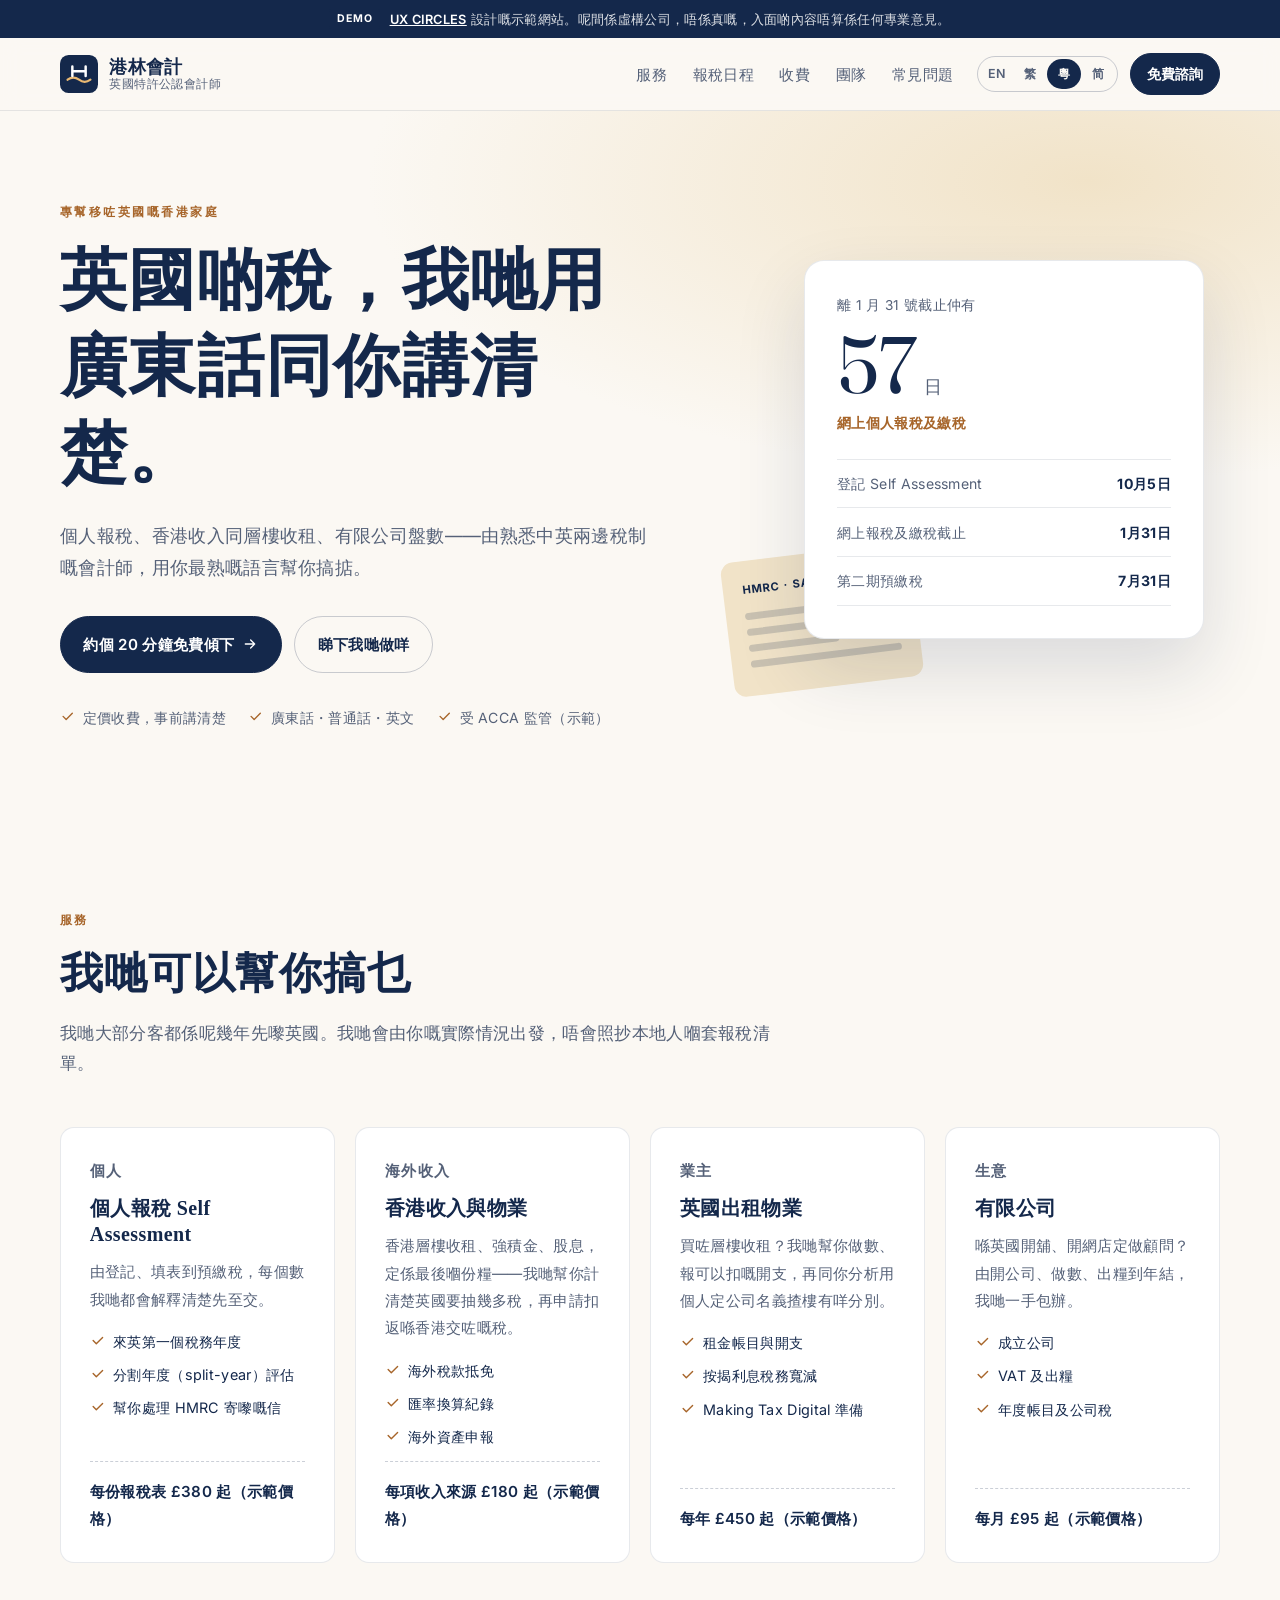
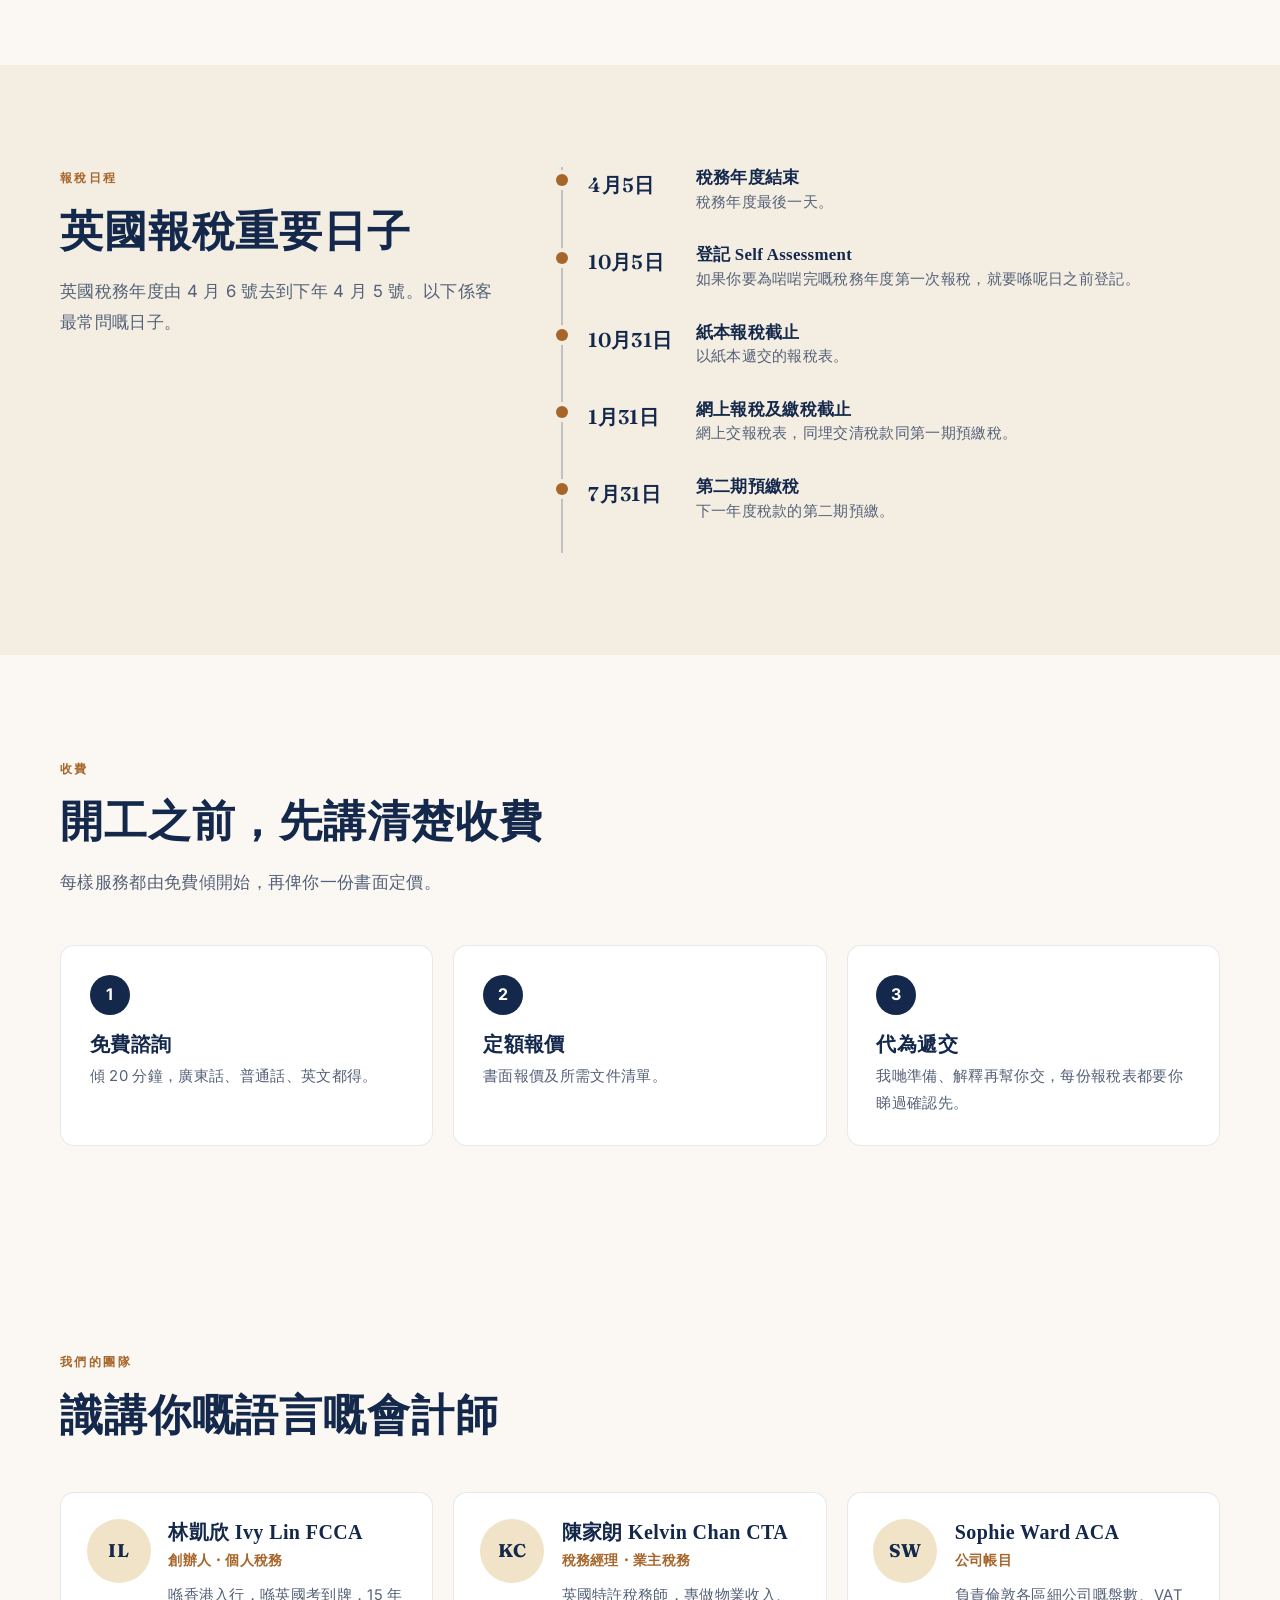
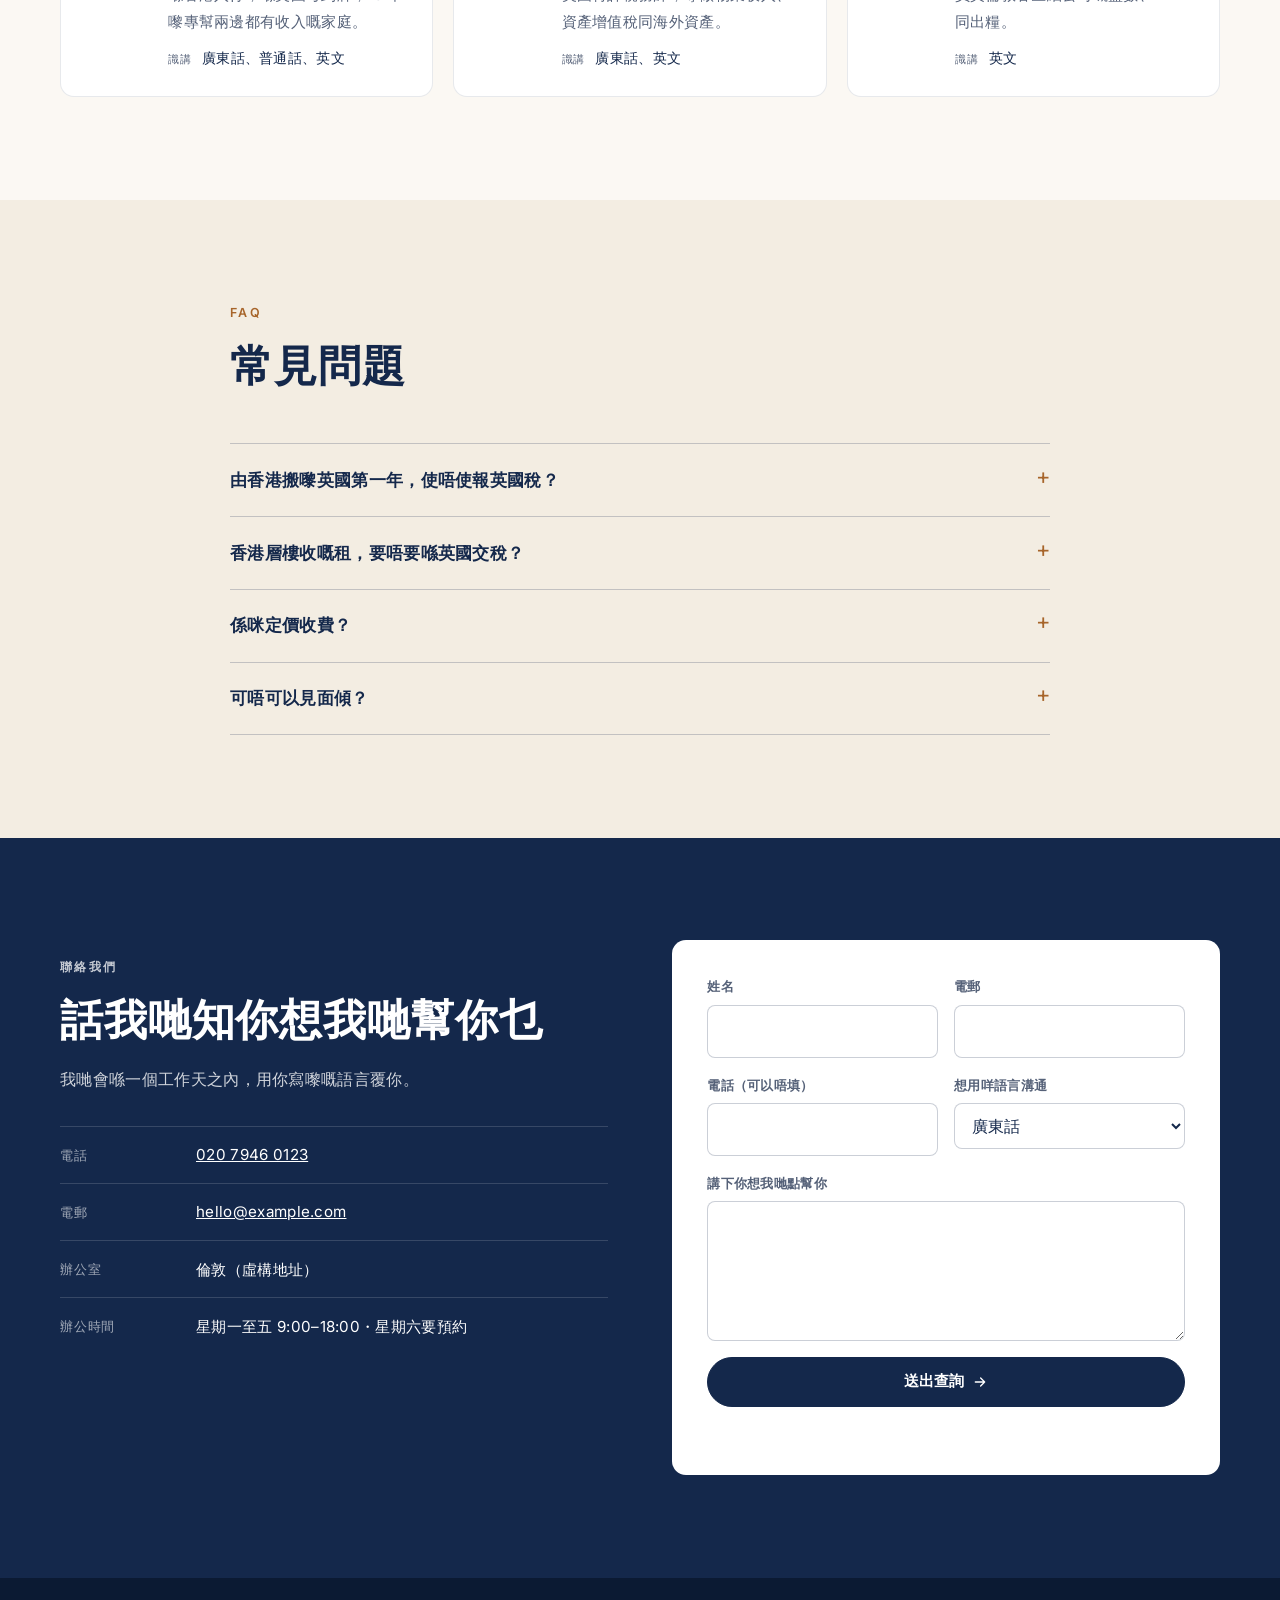
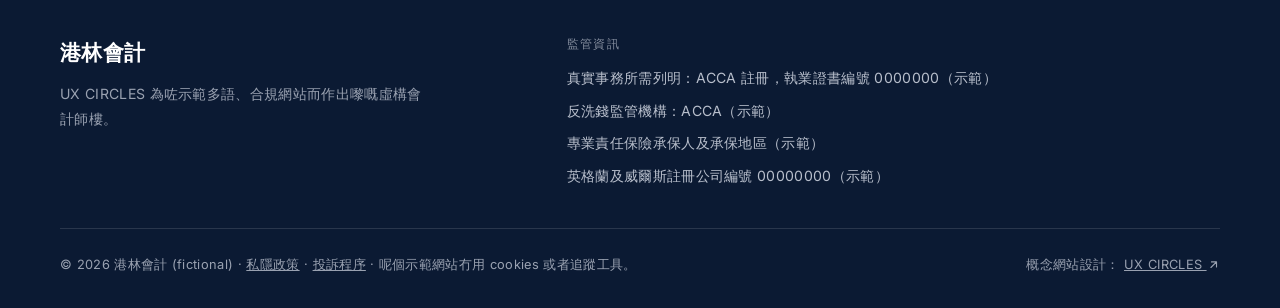
==== yue/index.html @ f553de34 "Add Cantonese (廣東話) version - New /yue/ page in written Cantonese alongside EN, 繁中 and 简中 - lang="yu" ====
<!doctype html>
<html lang="yue-Hant-HK">
<head>
<meta charset="utf-8">
<meta name="viewport" content="width=device-width, initial-scale=1">
<title>港林會計 Harbour Lin — 倫敦講廣東話嘅會計師（示範網站）</title>
<meta name="description" content="UX CIRCLES 設計示範：專幫香港 BN(O) 家庭同華人客嘅倫敦會計師樓。用廣東話幫你搞掂個人報稅、海外收入、業主同有限公司盤數。">
<meta name="robots" content="noindex, follow">
<link rel="canonical" href="https://uxcircles.github.io/demo-accountant/yue/">
<link rel="alternate" hreflang="en-GB" href="https://uxcircles.github.io/demo-accountant/">
<link rel="alternate" hreflang="zh-Hant" href="https://uxcircles.github.io/demo-accountant/zh-hant/">
<link rel="alternate" hreflang="zh-HK" href="https://uxcircles.github.io/demo-accountant/yue/">
<link rel="alternate" hreflang="zh-Hans" href="https://uxcircles.github.io/demo-accountant/zh-hans/">
<link rel="alternate" hreflang="x-default" href="https://uxcircles.github.io/demo-accountant/">
<meta property="og:title" content="港林會計 Harbour Lin — 倫敦講廣東話嘅會計師（示範網站）">
<meta property="og:description" content="UX CIRCLES 設計示範：專幫香港 BN(O) 家庭同華人客嘅倫敦會計師樓。用廣東話幫你搞掂個人報稅、海外收入、業主同有限公司盤數。">
<meta property="og:type" content="website">
<meta property="og:url" content="https://uxcircles.github.io/demo-accountant/yue/">
<meta name="theme-color" content="#14284b">
<link rel="icon" href="../favicon.svg" type="image/svg+xml">
<link rel="preconnect" href="https://fonts.googleapis.com">
<link rel="preconnect" href="https://fonts.gstatic.com" crossorigin>
<link rel="stylesheet" href="https://fonts.googleapis.com/css2?family=Fraunces:opsz,wght@9..144,500;9..144,600&family=Inter:wght@400;500;600;700&display=swap">
<link rel="stylesheet" href="../styles.css">
<script type="application/ld+json">
{
  "@context": "https://schema.org",
  "@graph": [
    {
      "@type": "AccountingService",
      "@id": "https://uxcircles.github.io/demo-accountant/#firm",
      "name": "港林會計",
      "url": "https://uxcircles.github.io/demo-accountant/yue/",
      "description": "UX CIRCLES 設計示範：專幫香港 BN(O) 家庭同華人客嘅倫敦會計師樓。用廣東話幫你搞掂個人報稅、海外收入、業主同有限公司盤數。",
      "telephone": "+44 20 7946 0123",
      "email": "hello@example.com",
      "areaServed": "GB",
      "knowsLanguage": [
        "en",
        "yue",
        "zh-Hant",
        "zh-Hans"
      ],
      "address": {
        "@type": "PostalAddress",
        "addressLocality": "London",
        "addressCountry": "GB"
      },
      "employee": [
        {
          "@type": "Person",
          "name": "林凱欣 Ivy Lin FCCA",
          "jobTitle": "創辦人・個人稅務",
          "worksFor": {
            "@id": "https://uxcircles.github.io/demo-accountant/#firm"
          },
          "knowsLanguage": "廣東話、普通話、英文"
        },
        {
          "@type": "Person",
          "name": "陳家朗 Kelvin Chan CTA",
          "jobTitle": "稅務經理・業主稅務",
          "worksFor": {
            "@id": "https://uxcircles.github.io/demo-accountant/#firm"
          },
          "knowsLanguage": "廣東話、英文"
        },
        {
          "@type": "Person",
          "name": "Sophie Ward ACA",
          "jobTitle": "公司帳目",
          "worksFor": {
            "@id": "https://uxcircles.github.io/demo-accountant/#firm"
          },
          "knowsLanguage": "英文"
        }
      ],
      "makesOffer": [
        {
          "@type": "Offer",
          "name": "個人報稅 Self Assessment",
          "description": "由登記、填表到預繳稅，每個數我哋都會解釋清楚先至交。"
        },
        {
          "@type": "Offer",
          "name": "香港收入與物業",
          "description": "香港層樓收租、強積金、股息，定係最後嗰份糧——我哋幫你計清楚英國要抽幾多稅，再申請扣返喺香港交咗嘅稅。"
        },
        {
          "@type": "Offer",
          "name": "英國出租物業",
          "description": "買咗層樓收租？我哋幫你做數、報可以扣嘅開支，再同你分析用個人定公司名義揸樓有咩分別。"
        },
        {
          "@type": "Offer",
          "name": "有限公司",
          "description": "喺英國開舖、開網店定做顧問？由開公司、做數、出糧到年結，我哋一手包辦。"
        }
      ]
    },
    {
      "@type": "FAQPage",
      "mainEntity": [
        {
          "@type": "Question",
          "name": "由香港搬嚟英國第一年，使唔使報英國稅？",
          "acceptedAnswer": {
            "@type": "Answer",
            "text": "好多時都要，特別係你仲有香港收入、收緊租、有存款利息，或者係自僱。可唔可以用分割年度（split-year）計，要睇你幾時同點樣嚟英國。免費傾嗰陣我哋會幫你睇。"
          }
        },
        {
          "@type": "Question",
          "name": "香港層樓收嘅租，要唔要喺英國交稅？",
          "acceptedAnswer": {
            "@type": "Answer",
            "text": "如果你係英國稅務居民，海外租金一般都要喺英國報。喺香港交咗嘅稅通常可以扣返，唔會同一筆錢俾人抽兩次稅。"
          }
        },
        {
          "@type": "Question",
          "name": "係咪定價收費？",
          "acceptedAnswer": {
            "@type": "Answer",
            "text": "係。第一次傾完，我哋開工之前會報個定價。呢個示範網站啲價錢只係參考。"
          }
        },
        {
          "@type": "Question",
          "name": "可唔可以見面傾？",
          "acceptedAnswer": {
            "@type": "Answer",
            "text": "可以，你可以上嚟倫敦寫字樓，或者 video call。大部分客都係全程網上搞掂，廣東話、普通話、英文都得。"
          }
        }
      ]
    }
  ]
}
</script>
</head>
<body class="lang-yue">
<a class="skip" href="#main">跳去主要內容</a>
<div class="demo-bar" role="note"><span class="demo-tag">DEMO</span><span><a href="https://ux-circles.com/professionals">UX CIRCLES</a> 設計嘅示範網站。呢間係虛構公司，唔係真嘅，入面啲內容唔算係任何專業意見。</span></div>

<header class="site-header">
  <div class="wrap header-inner">
    <a class="brand" href="./" aria-label="港林會計">
      <svg viewBox="0 0 40 40" aria-hidden="true"><rect width="40" height="40" rx="9" fill="#14284b"/><path d="M8 26c4-3 8-3 12 0s8 3 12 0" stroke="#e9b872" stroke-width="2.4" fill="none" stroke-linecap="round"/><path d="M13 12v10M27 12v10M13 17h14" stroke="#fff" stroke-width="2.6" stroke-linecap="round"/></svg>
      <span class="brand-text"><span class="brand-name">港林會計</span><span class="brand-sub">英國特許公認會計師</span></span>
    </a>
    <nav class="main-nav" aria-label="選單">
      <ul><li><a href="#services">服務</a></li><li><a href="#dates">報稅日程</a></li><li><a href="#fees">收費</a></li><li><a href="#team">團隊</a></li><li><a href="#faq">常見問題</a></li></ul>
    </nav>
    <div class="header-tools">
      <div class="lang-switch" role="group" aria-label="語言"><a href="../" lang="en-GB" hreflang="en-GB" title="English">EN</a><a href="../zh-hant/" lang="zh-Hant" hreflang="zh-Hant" title="繁體中文">繁</a><a href="./" lang="yue-Hant-HK" hreflang="zh-HK" title="廣東話" aria-current="true">粵</a><a href="../zh-hans/" lang="zh-Hans" hreflang="zh-Hans" title="简体中文">简</a></div>
      <a class="btn btn-sm" href="#contact">免費諮詢</a>
      <button class="menu-btn" type="button" aria-expanded="false" aria-controls="mobile-nav"><span class="sr">選單</span><span class="bars" aria-hidden="true"></span></button>
    </div>
  </div>
  <nav id="mobile-nav" class="mobile-nav" aria-label="選單" hidden>
    <ul><li><a href="#services">服務</a></li><li><a href="#dates">報稅日程</a></li><li><a href="#fees">收費</a></li><li><a href="#team">團隊</a></li><li><a href="#faq">常見問題</a></li><li><a href="#contact">聯絡我們</a></li></ul>
  </nav>
</header>

<main id="main">
  <section class="hero">
    <div class="wrap hero-inner">
      <div class="hero-copy">
        <p class="eyebrow">專幫移咗英國嘅香港家庭</p>
        <h1>英國啲稅，我哋用廣東話同你講清楚。</h1>
        <p class="lede">個人報稅、香港收入同層樓收租、有限公司盤數——由熟悉中英兩邊稅制嘅會計師，用你最熟嘅語言幫你搞掂。</p>
        <div class="hero-actions">
          <a class="btn" href="#contact">約個 20 分鐘免費傾下 <svg class="ico" viewBox="0 0 24 24" fill="none" stroke="currentColor" stroke-width="2" stroke-linecap="round" stroke-linejoin="round" aria-hidden="true"><path d="M5 12h14M13 6l6 6-6 6"/></svg></a>
          <a class="btn btn-ghost" href="#services">睇下我哋做咩</a>
        </div>
        <ul class="trust"><li><svg class="ico ico-check" viewBox="0 0 24 24" fill="none" stroke="currentColor" stroke-width="2.2" stroke-linecap="round" stroke-linejoin="round" aria-hidden="true"><path d="M5 12l5 5L20 7"/></svg><span>定價收費，事前講清楚</span></li><li><svg class="ico ico-check" viewBox="0 0 24 24" fill="none" stroke="currentColor" stroke-width="2.2" stroke-linecap="round" stroke-linejoin="round" aria-hidden="true"><path d="M5 12l5 5L20 7"/></svg><span>廣東話・普通話・英文</span></li><li><svg class="ico ico-check" viewBox="0 0 24 24" fill="none" stroke="currentColor" stroke-width="2.2" stroke-linecap="round" stroke-linejoin="round" aria-hidden="true"><path d="M5 12l5 5L20 7"/></svg><span>受 ACCA 監管（示範）</span></li></ul>
      </div>
      <div class="hero-visual">
        <div class="deadline-card">
          <p class="dc-label">離 1 月 31 號截止仲有</p>
          <p class="dc-num"><span data-countdown>—</span><small>日</small></p>
          <p class="dc-note">網上個人報稅及繳稅</p>
          <div class="dc-rows">
            <div><span>登記 Self Assessment</span><b>10月5日</b></div>
            <div><span>網上報稅及繳稅截止</span><b>1月31日</b></div>
            <div><span>第二期預繳稅</span><b>7月31日</b></div>
          </div>
        </div>
        <div class="receipt" aria-hidden="true">
          <p>HMRC · SA100</p><i></i><i></i><i class="s"></i><i></i>
        </div></div>
    </div>
  </section>

  <section class="section" id="services">
    <div class="wrap">
      <header class="sec-head">
        <p class="eyebrow">服務</p>
        <h2>我哋可以幫你搞乜</h2>
        <p>我哋大部分客都係呢幾年先嚟英國。我哋會由你嘅實際情況出發，唔會照抄本地人嗰套報稅清單。</p>
      </header>
      <div class="svc-grid">
      <article class="svc">
        <p class="svc-kicker">個人</p>
        <h3>個人報稅 Self Assessment</h3>
        <p>由登記、填表到預繳稅，每個數我哋都會解釋清楚先至交。</p>
        <ul class="ticks"><li><svg class="ico ico-check" viewBox="0 0 24 24" fill="none" stroke="currentColor" stroke-width="2.2" stroke-linecap="round" stroke-linejoin="round" aria-hidden="true"><path d="M5 12l5 5L20 7"/></svg><span>來英第一個稅務年度</span></li><li><svg class="ico ico-check" viewBox="0 0 24 24" fill="none" stroke="currentColor" stroke-width="2.2" stroke-linecap="round" stroke-linejoin="round" aria-hidden="true"><path d="M5 12l5 5L20 7"/></svg><span>分割年度（split-year）評估</span></li><li><svg class="ico ico-check" viewBox="0 0 24 24" fill="none" stroke="currentColor" stroke-width="2.2" stroke-linecap="round" stroke-linejoin="round" aria-hidden="true"><path d="M5 12l5 5L20 7"/></svg><span>幫你處理 HMRC 寄嚟嘅信</span></li></ul>
        <p class="svc-price">每份報稅表 £380 起（示範價格）</p>
      </article>
      <article class="svc">
        <p class="svc-kicker">海外收入</p>
        <h3>香港收入與物業</h3>
        <p>香港層樓收租、強積金、股息，定係最後嗰份糧——我哋幫你計清楚英國要抽幾多稅，再申請扣返喺香港交咗嘅稅。</p>
        <ul class="ticks"><li><svg class="ico ico-check" viewBox="0 0 24 24" fill="none" stroke="currentColor" stroke-width="2.2" stroke-linecap="round" stroke-linejoin="round" aria-hidden="true"><path d="M5 12l5 5L20 7"/></svg><span>海外稅款抵免</span></li><li><svg class="ico ico-check" viewBox="0 0 24 24" fill="none" stroke="currentColor" stroke-width="2.2" stroke-linecap="round" stroke-linejoin="round" aria-hidden="true"><path d="M5 12l5 5L20 7"/></svg><span>匯率換算紀錄</span></li><li><svg class="ico ico-check" viewBox="0 0 24 24" fill="none" stroke="currentColor" stroke-width="2.2" stroke-linecap="round" stroke-linejoin="round" aria-hidden="true"><path d="M5 12l5 5L20 7"/></svg><span>海外資產申報</span></li></ul>
        <p class="svc-price">每項收入來源 £180 起（示範價格）</p>
      </article>
      <article class="svc">
        <p class="svc-kicker">業主</p>
        <h3>英國出租物業</h3>
        <p>買咗層樓收租？我哋幫你做數、報可以扣嘅開支，再同你分析用個人定公司名義揸樓有咩分別。</p>
        <ul class="ticks"><li><svg class="ico ico-check" viewBox="0 0 24 24" fill="none" stroke="currentColor" stroke-width="2.2" stroke-linecap="round" stroke-linejoin="round" aria-hidden="true"><path d="M5 12l5 5L20 7"/></svg><span>租金帳目與開支</span></li><li><svg class="ico ico-check" viewBox="0 0 24 24" fill="none" stroke="currentColor" stroke-width="2.2" stroke-linecap="round" stroke-linejoin="round" aria-hidden="true"><path d="M5 12l5 5L20 7"/></svg><span>按揭利息稅務寬減</span></li><li><svg class="ico ico-check" viewBox="0 0 24 24" fill="none" stroke="currentColor" stroke-width="2.2" stroke-linecap="round" stroke-linejoin="round" aria-hidden="true"><path d="M5 12l5 5L20 7"/></svg><span>Making Tax Digital 準備</span></li></ul>
        <p class="svc-price">每年 £450 起（示範價格）</p>
      </article>
      <article class="svc">
        <p class="svc-kicker">生意</p>
        <h3>有限公司</h3>
        <p>喺英國開舖、開網店定做顧問？由開公司、做數、出糧到年結，我哋一手包辦。</p>
        <ul class="ticks"><li><svg class="ico ico-check" viewBox="0 0 24 24" fill="none" stroke="currentColor" stroke-width="2.2" stroke-linecap="round" stroke-linejoin="round" aria-hidden="true"><path d="M5 12l5 5L20 7"/></svg><span>成立公司</span></li><li><svg class="ico ico-check" viewBox="0 0 24 24" fill="none" stroke="currentColor" stroke-width="2.2" stroke-linecap="round" stroke-linejoin="round" aria-hidden="true"><path d="M5 12l5 5L20 7"/></svg><span>VAT 及出糧</span></li><li><svg class="ico ico-check" viewBox="0 0 24 24" fill="none" stroke="currentColor" stroke-width="2.2" stroke-linecap="round" stroke-linejoin="round" aria-hidden="true"><path d="M5 12l5 5L20 7"/></svg><span>年度帳目及公司稅</span></li></ul>
        <p class="svc-price">每月 £95 起（示範價格）</p>
      </article></div>
    </div>
  </section>

  <section class="section section-tint" id="dates">
    <div class="wrap dates-inner">
      <header class="sec-head">
        <p class="eyebrow">報稅日程</p>
        <h2>英國報稅重要日子</h2>
        <p>英國稅務年度由 4 月 6 號去到下年 4 月 5 號。以下係客最常問嘅日子。</p>
      </header>
      <ol class="timeline">
          <li><span class="d">4月5日</span><div><h3>稅務年度結束</h3><p>稅務年度最後一天。</p></div></li>
          <li><span class="d">10月5日</span><div><h3>登記 Self Assessment</h3><p>如果你要為啱啱完嘅稅務年度第一次報稅，就要喺呢日之前登記。</p></div></li>
          <li><span class="d">10月31日</span><div><h3>紙本報稅截止</h3><p>以紙本遞交的報稅表。</p></div></li>
          <li><span class="d">1月31日</span><div><h3>網上報稅及繳稅截止</h3><p>網上交報稅表，同埋交清稅款同第一期預繳稅。</p></div></li>
          <li><span class="d">7月31日</span><div><h3>第二期預繳稅</h3><p>下一年度稅款的第二期預繳。</p></div></li>
      </ol>
    </div>
  </section>

  <section class="section" id="fees">
    <div class="wrap">
      <header class="sec-head">
        <p class="eyebrow">收費</p>
        <h2>開工之前，先講清楚收費</h2>
        <p>每樣服務都由免費傾開始，再俾你一份書面定價。</p>
      </header>
      <ol class="steps">
        <li><span class="n">1</span><h3>免費諮詢</h3><p>傾 20 分鐘，廣東話、普通話、英文都得。</p></li>
        <li><span class="n">2</span><h3>定額報價</h3><p>書面報價及所需文件清單。</p></li>
        <li><span class="n">3</span><h3>代為遞交</h3><p>我哋準備、解釋再幫你交，每份報稅表都要你睇過確認先。</p></li>
      </ol>
    </div>
  </section>

  <section class="section" id="team">
    <div class="wrap">
      <header class="sec-head">
        <p class="eyebrow">我們的團隊</p>
        <h2>識講你嘅語言嘅會計師</h2>
      </header>
      <div class="team-grid">
      <article class="person">
        <div class="avatar" aria-hidden="true">IL</div>
        <div>
          <h3>林凱欣 Ivy Lin FCCA</h3>
          <p class="role">創辦人・個人稅務</p>
          <p class="bio">喺香港入行，喺英國考到牌，15 年嚟專幫兩邊都有收入嘅家庭。</p>
          <p class="speaks"><span>識講</span> 廣東話、普通話、英文</p>
        </div>
      </article>
      <article class="person">
        <div class="avatar" aria-hidden="true">KC</div>
        <div>
          <h3>陳家朗 Kelvin Chan CTA</h3>
          <p class="role">稅務經理・業主稅務</p>
          <p class="bio">英國特許稅務師，專做物業收入、資產增值稅同海外資產。</p>
          <p class="speaks"><span>識講</span> 廣東話、英文</p>
        </div>
      </article>
      <article class="person">
        <div class="avatar" aria-hidden="true">SW</div>
        <div>
          <h3>Sophie Ward ACA</h3>
          <p class="role">公司帳目</p>
          <p class="bio">負責倫敦各區細公司嘅盤數、VAT 同出糧。</p>
          <p class="speaks"><span>識講</span> 英文</p>
        </div>
      </article></div>
    </div>
  </section>

  <section class="section section-tint" id="faq">
    <div class="wrap narrow">
      <header class="sec-head">
        <p class="eyebrow">FAQ</p>
        <h2>常見問題</h2>
      </header>
      <div class="faq">
      <details class="qa">
        <summary>由香港搬嚟英國第一年，使唔使報英國稅？</summary>
        <div><p>好多時都要，特別係你仲有香港收入、收緊租、有存款利息，或者係自僱。可唔可以用分割年度（split-year）計，要睇你幾時同點樣嚟英國。免費傾嗰陣我哋會幫你睇。</p></div>
      </details>
      <details class="qa">
        <summary>香港層樓收嘅租，要唔要喺英國交稅？</summary>
        <div><p>如果你係英國稅務居民，海外租金一般都要喺英國報。喺香港交咗嘅稅通常可以扣返，唔會同一筆錢俾人抽兩次稅。</p></div>
      </details>
      <details class="qa">
        <summary>係咪定價收費？</summary>
        <div><p>係。第一次傾完，我哋開工之前會報個定價。呢個示範網站啲價錢只係參考。</p></div>
      </details>
      <details class="qa">
        <summary>可唔可以見面傾？</summary>
        <div><p>可以，你可以上嚟倫敦寫字樓，或者 video call。大部分客都係全程網上搞掂，廣東話、普通話、英文都得。</p></div>
      </details></div>
    </div>
  </section>

  <section class="section contact" id="contact">
    <div class="wrap contact-inner">
      <div>
        <p class="eyebrow">聯絡我們</p>
        <h2>話我哋知你想我哋幫你乜</h2>
        <p>我哋會喺一個工作天之內，用你寫嚟嘅語言覆你。</p>
        <ul class="contact-list">
          <li><span>電話</span><a href="tel:+442079460123">020 7946 0123</a></li>
          <li><span>電郵</span><a href="mailto:hello@example.com">hello@example.com</a></li>
          <li><span>辦公室</span>倫敦（虛構地址）</li>
          <li><span>辦公時間</span>星期一至五 9:00–18:00・星期六要預約</li>
        </ul>
      </div>
      <form class="enquiry" novalidate data-demo-msg="呢個係示範網站，你嘅訊息冇寄出到。">
        <label>姓名<input name="name" autocomplete="name" required></label>
        <label>電郵<input name="email" type="email" autocomplete="email" required></label>
        <label>電話（可以唔填）<input name="phone" type="tel" autocomplete="tel"></label>
        <label>想用咩語言溝通<select name="lang"><option>English</option><option>繁體中文</option><option selected>廣東話</option><option>简体中文</option></select></label>
        <label class="full">講下你想我哋點幫你<textarea name="message" rows="4"></textarea></label>
        <button class="btn full" type="submit">送出查詢 <svg class="ico" viewBox="0 0 24 24" fill="none" stroke="currentColor" stroke-width="2" stroke-linecap="round" stroke-linejoin="round" aria-hidden="true"><path d="M5 12h14M13 6l6 6-6 6"/></svg></button>
        <p class="form-status full" role="status" aria-live="polite"></p>
      </form>
    </div>
  </section>
</main>

<footer class="site-footer">
  <div class="wrap">
    <div class="footer-top">
      <div>
        <p class="footer-brand">港林會計</p>
        <p class="footer-sub">UX CIRCLES 為咗示範多語、合規網站而作出嚟嘅虛構會計師樓。</p>
      </div>
      <div class="reg">
        <p class="reg-title">監管資訊</p>
        <ul><li>真實事務所需列明：ACCA 註冊，執業證書編號 0000000（示範）</li><li>反洗錢監管機構：ACCA（示範）</li><li>專業責任保險承保人及承保地區（示範）</li><li>英格蘭及威爾斯註冊公司編號 00000000（示範）</li></ul>
        
      </div>
    </div>
    <div class="footer-bottom">
      <p>© 2026 港林會計 (fictional) · <a href="#contact">私隱政策</a> · <a href="#contact">投訴程序</a> · 呢個示範網站冇用 cookies 或者追蹤工具。</p>
      <p>概念網站設計： <a href="https://ux-circles.com/professionals">UX CIRCLES <svg class="ico" viewBox="0 0 24 24" fill="none" stroke="currentColor" stroke-width="2" stroke-linecap="round" stroke-linejoin="round" aria-hidden="true"><path d="M7 17L17 7M8 7h9v9"/></svg></a></p>
    </div>
  </div>
</footer>
<script src="../main.js" defer></script>
</body>
</html>
---- styles.css ----
:root{
--font-body:"Inter",-apple-system,"PingFang HK","PingFang TC","Noto Sans TC","Microsoft JhengHei","Noto Sans SC",sans-serif;
--font-display:"Fraunces",Georgia,serif;--font-display-zh:"Noto Serif TC","Songti TC","PMingLiU","Noto Serif SC",serif;--display-weight:600;--display-tracking:-.015em;
--ink:#14284b;--muted:#556178;--bg:#fbf8f3;--surface:#f3ede2;--card:#fff;--line:rgba(20,40,75,.1);--line-strong:rgba(20,40,75,.22);
--accent:#14284b;--accent-dark:#0b1a33;--on-accent:#fff;--accent-text:#a7652a;--radius:14px;--radius-btn:999px;
--hero-bg:radial-gradient(1200px 500px at 85% 10%,#f1e3c8 0,transparent 60%),var(--bg);
--avatar-bg:#f1e3c8;--avatar-ink:#14284b;--contact-bg:#14284b;--contact-ink:#fff;--footer-bg:#0b1a33;--footer-ink:#d6dbe6}
.lang-zh-hans{--font-display-zh:"Noto Serif SC","Songti SC","SimSun",serif}
.demo-tag{background:#e9b872;color:#14284b}
*,*::before,*::after{box-sizing:border-box;margin:0;padding:0}
html{scroll-behavior:smooth;-webkit-text-size-adjust:100%}
body{font-family:var(--font-body);color:var(--ink);background:var(--bg);line-height:1.65;font-size:16px;overflow-x:hidden}
body.lang-zh-hant,body.lang-zh-hans,body.lang-yue{line-height:1.8;letter-spacing:.02em}
img,svg{display:block;max-width:100%}
a{color:inherit}
.wrap{width:min(1160px,100% - 32px);margin-inline:auto}
.narrow{width:min(820px,100% - 32px)}
.sr{position:absolute;width:1px;height:1px;overflow:hidden;clip:rect(0 0 0 0)}
.skip{position:absolute;left:-9999px;top:0;background:var(--ink);color:#fff;padding:.5rem 1rem;z-index:100}
.skip:focus{left:8px;top:8px}
.ico{width:1.05em;height:1.05em;flex-shrink:0;display:inline-block;vertical-align:-.15em}
:focus-visible{outline:2px solid var(--accent);outline-offset:3px;border-radius:4px}

.demo-bar{background:var(--ink);color:rgba(255,255,255,.86);font-size:.8rem;padding:.55rem 16px;display:flex;gap:.6rem;align-items:center;justify-content:center;text-align:center;line-height:1.5}
.demo-bar a{color:#fff;font-weight:600}
.demo-tag{background:var(--accent);color:var(--on-accent);font-weight:700;font-size:.66rem;letter-spacing:.1em;padding:.15rem .45rem;border-radius:3px;flex-shrink:0}

.site-header{position:sticky;top:0;z-index:50;background:color-mix(in srgb,var(--bg) 92%,transparent);backdrop-filter:blur(10px);border-bottom:1px solid var(--line)}
.header-inner{display:flex;align-items:center;gap:1.5rem;min-height:72px}
.brand{display:flex;align-items:center;gap:.7rem;text-decoration:none;flex-shrink:0}
.brand svg{width:38px;height:38px}
.brand-text{display:flex;flex-direction:column;line-height:1.15}
.brand-name{font-family:var(--font-display);font-weight:var(--display-weight);font-size:1.1rem;color:var(--ink)}
.brand-sub{font-size:.72rem;color:var(--muted);letter-spacing:.04em}
.main-nav{margin-left:auto}
.main-nav ul{display:flex;gap:1.6rem;list-style:none}
.main-nav a{text-decoration:none;font-size:.92rem;color:var(--muted);transition:color .2s}
.main-nav a:hover{color:var(--ink)}
.header-tools{display:flex;align-items:center;gap:.8rem}
.lang-switch{display:flex;border:1px solid var(--line-strong);border-radius:999px;padding:2px}
.lang-switch a{text-decoration:none;font-size:.78rem;font-weight:600;min-width:2.1rem;height:1.9rem;display:grid;place-items:center;border-radius:999px;color:var(--muted)}
.lang-switch a[aria-current]{background:var(--ink);color:var(--bg)}
.menu-btn{display:none;width:42px;height:42px;border:1px solid var(--line-strong);border-radius:10px;background:transparent;cursor:pointer;position:relative}
.bars,.bars::before,.bars::after{position:absolute;left:11px;right:11px;height:2px;background:var(--ink);border-radius:2px;content:""}
.bars{top:20px}.bars::before{top:-6px;left:0;right:0}.bars::after{top:6px;left:0;right:0}
.mobile-nav{border-top:1px solid var(--line);background:var(--bg)}
.mobile-nav ul{list-style:none;width:min(1160px,100% - 32px);margin:auto;padding:.5rem 0 1rem}
.mobile-nav a{display:block;padding:.8rem 0;text-decoration:none;border-bottom:1px solid var(--line);font-weight:500}

.btn{display:inline-flex;align-items:center;justify-content:center;gap:.5rem;background:var(--accent);color:var(--on-accent);text-decoration:none;font-weight:600;font-size:.95rem;padding:.85rem 1.4rem;border-radius:var(--radius-btn);border:1px solid var(--accent);cursor:pointer;font-family:inherit;transition:transform .15s,background .2s}
.btn:hover{transform:translateY(-1px);background:var(--accent-dark);border-color:var(--accent-dark)}
.btn-sm{padding:.5rem .95rem;font-size:.85rem}
.btn-ghost{background:transparent;color:var(--ink);border-color:var(--line-strong)}
.btn-ghost:hover{background:var(--surface);border-color:var(--ink)}

.eyebrow{font-size:.78rem;font-weight:600;letter-spacing:.14em;text-transform:uppercase;color:var(--accent-text);margin-bottom:.9rem}
.lang-zh-hant .eyebrow,.lang-zh-hans .eyebrow,.lang-yue .eyebrow{letter-spacing:.2em}
h1,h2,h3{font-family:var(--font-display);font-weight:var(--display-weight);line-height:1.12;color:var(--ink);letter-spacing:var(--display-tracking)}
.lang-zh-hant h1,.lang-zh-hans h1,.lang-yue h1,.lang-zh-hant h2,.lang-zh-hans h2,.lang-yue h2,.lang-zh-hant h3,.lang-zh-hans h3,.lang-yue h3{font-family:var(--font-display-zh);letter-spacing:.02em;line-height:1.3}
h1{font-size:clamp(2.3rem,5.2vw,4.2rem)}
h2{font-size:clamp(1.8rem,3.4vw,2.7rem)}
h3{font-size:1.25rem}

.hero{padding:clamp(3rem,7vw,6rem) 0 clamp(3rem,6vw,5rem);background:var(--hero-bg)}
.hero-inner{display:grid;grid-template-columns:1.1fr .9fr;gap:clamp(2rem,5vw,4.5rem);align-items:center}
.lede{font-size:1.12rem;color:var(--muted);margin:1.4rem 0 2rem;max-width:36em}
.hero-actions{display:flex;flex-wrap:wrap;gap:.8rem}
.trust{list-style:none;display:flex;flex-wrap:wrap;gap:.6rem 1.4rem;margin-top:2rem;font-size:.88rem;color:var(--muted)}
.trust li,.ticks li{display:flex;gap:.5rem;align-items:flex-start}
.ico-check{color:var(--accent-text);margin-top:.28em}

.section{padding:clamp(4rem,8vw,6.5rem) 0}
.section-tint{background:var(--surface)}
.sec-head{max-width:720px;margin-bottom:3rem}
.sec-head p:not(.eyebrow){color:var(--muted);margin-top:1rem;font-size:1.05rem}

.svc-grid{display:grid;grid-template-columns:repeat(auto-fit,minmax(260px,1fr));gap:1.25rem}
.svc{background:var(--card);border:1px solid var(--line);border-radius:var(--radius);padding:1.8rem;display:flex;flex-direction:column;gap:.7rem}
.svc-kicker{font-size:.75rem;font-weight:600;letter-spacing:.1em;text-transform:uppercase;color:var(--muted)}
.svc p{color:var(--muted);font-size:.95rem}
.ticks{list-style:none;display:grid;gap:.45rem;font-size:.9rem;margin-top:.3rem}
.svc-price{margin-top:auto;padding-top:1rem;border-top:1px dashed var(--line-strong);font-weight:600;color:var(--ink)!important}

.team-grid{display:grid;grid-template-columns:repeat(auto-fit,minmax(300px,1fr));gap:1.25rem}
.person{display:flex;gap:1.1rem;background:var(--card);border:1px solid var(--line);border-radius:var(--radius);padding:1.6rem}
.avatar{width:64px;height:64px;border-radius:50%;flex-shrink:0;display:grid;place-items:center;background:var(--avatar-bg);color:var(--avatar-ink);font-family:var(--font-display);font-weight:700;font-size:1.15rem}
.role{font-size:.85rem;color:var(--accent-text);font-weight:600;margin:.2rem 0 .6rem}
.bio{font-size:.92rem;color:var(--muted)}
.speaks{font-size:.85rem;margin-top:.7rem}
.speaks span{display:inline-block;font-size:.7rem;letter-spacing:.08em;text-transform:uppercase;color:var(--muted);margin-right:.35rem}

.faq{border-top:1px solid var(--line-strong)}
.qa{border-bottom:1px solid var(--line-strong)}
.qa summary{cursor:pointer;list-style:none;display:flex;justify-content:space-between;gap:1.5rem;padding:1.3rem 0;font-weight:600;font-size:1.05rem}
.qa summary::-webkit-details-marker{display:none}
.qa summary::after{content:"+";font-size:1.4rem;line-height:1;color:var(--accent-text);font-weight:400}
.qa[open] summary::after{content:"−"}
.qa div{padding:0 0 1.4rem;color:var(--muted);max-width:44em}

.contact{background:var(--contact-bg);color:var(--contact-ink)}
.contact h2,.contact .eyebrow{color:inherit}
.contact .eyebrow{opacity:.75}
.contact-inner{display:grid;grid-template-columns:1fr 1fr;gap:clamp(2rem,5vw,4rem);align-items:start}
.contact-inner>div>p{opacity:.8;margin-top:1rem;max-width:30em}
.contact-list{list-style:none;margin-top:2rem;display:grid;gap:.9rem}
.contact-list li{display:grid;grid-template-columns:7.5rem 1fr;gap:1rem;font-size:.95rem;border-top:1px solid rgba(255,255,255,.15);padding-top:.9rem}
.contact-list span{opacity:.6;font-size:.8rem;letter-spacing:.06em;text-transform:uppercase;padding-top:.15rem}
.enquiry{background:var(--card);color:var(--ink);border-radius:var(--radius);padding:clamp(1.4rem,3vw,2.2rem);display:grid;grid-template-columns:1fr 1fr;gap:1rem}
.enquiry label{display:flex;flex-direction:column;gap:.35rem;font-size:.82rem;font-weight:600;color:var(--muted)}
.enquiry input,.enquiry select,.enquiry textarea{font:inherit;font-size:1rem;font-weight:400;color:var(--ink);border:1px solid var(--line-strong);border-radius:8px;padding:.7rem .8rem;background:#fff;width:100%}
.enquiry .full{grid-column:1/-1}
.form-status{font-size:.88rem;color:var(--accent-text);font-weight:600;min-height:1.2em}

.site-footer{background:var(--footer-bg);color:var(--footer-ink);padding:3.5rem 0 2rem;font-size:.88rem}
.footer-top{display:grid;grid-template-columns:1fr 1.4fr;gap:2.5rem;padding-bottom:2.5rem;border-bottom:1px solid rgba(255,255,255,.12)}
.footer-brand{font-family:var(--font-display);font-size:1.3rem;font-weight:var(--display-weight);color:#fff}
.footer-sub{opacity:.7;margin-top:.6rem;max-width:26em}
.reg-title{font-size:.72rem;letter-spacing:.12em;text-transform:uppercase;opacity:.6;margin-bottom:.7rem}
.reg ul{list-style:none;display:grid;gap:.45rem;opacity:.85}
.footer-bottom{display:flex;flex-wrap:wrap;justify-content:space-between;gap:1rem;padding-top:1.5rem;opacity:.7;font-size:.8rem}
.footer-bottom a{color:inherit}

@media (max-width:1000px){.main-nav{display:none}.menu-btn{display:block}.header-tools{margin-left:auto}}
@media (max-width:860px){.hero-inner,.contact-inner,.footer-top{grid-template-columns:1fr}}
@media (max-width:560px){.header-tools .btn-sm{display:none}.brand-sub{display:none}.header-inner{gap:.75rem}.header-tools{gap:.5rem}.brand{min-width:0;flex-shrink:1}.brand-name{white-space:nowrap;overflow:hidden;text-overflow:ellipsis}.lang-switch a{min-width:1.75rem;height:1.8rem;font-size:.74rem}.menu-btn{width:40px;height:40px}.bars{top:19px}.enquiry{grid-template-columns:1fr}.contact-list li{grid-template-columns:1fr;gap:.2rem}.person{flex-direction:column}}


.hero-visual{position:relative;padding:1rem 1rem 3rem}
.deadline-card{position:relative;z-index:2;background:#fff;border:1px solid var(--line);border-radius:20px;padding:2rem;box-shadow:0 30px 70px rgba(20,40,75,.14);max-width:400px;margin-left:auto}
.dc-label{font-size:.85rem;color:var(--muted)}
.dc-num{font-family:var(--font-display);font-size:5rem;line-height:1;color:var(--ink);margin:.4rem 0;display:flex;align-items:baseline;gap:.4rem}
.dc-num small{font-size:1.1rem;color:var(--muted);font-family:var(--font-body)}
.dc-note{font-size:.9rem;font-weight:600;color:var(--accent-text)}
.dc-rows{margin-top:1.4rem;border-top:1px solid var(--line);display:grid}
.dc-rows div{display:flex;justify-content:space-between;gap:1rem;padding:.7rem 0;border-bottom:1px solid var(--line);font-size:.88rem}
.dc-rows span{color:var(--muted)}
.receipt{position:absolute;z-index:1;left:0;bottom:0;width:190px;background:#f1e3c8;border-radius:12px;padding:1.2rem;transform:rotate(-7deg)}
.receipt p{font-size:.7rem;font-weight:700;letter-spacing:.1em;color:#14284b;margin-bottom:.8rem}
.receipt i{display:block;height:7px;border-radius:4px;background:rgba(20,40,75,.18);margin:.55rem 0}
.receipt i.s{width:60%}
.dates-inner{display:grid;grid-template-columns:.8fr 1.2fr;gap:3rem;align-items:start}
.timeline{list-style:none;border-left:2px solid var(--line-strong);margin-left:.5rem}
.timeline li{display:grid;grid-template-columns:5.5rem 1fr;gap:1.2rem;padding:0 0 1.8rem 1.6rem;position:relative}
.timeline li::before{content:"";position:absolute;left:-7px;top:.45rem;width:12px;height:12px;border-radius:50%;background:var(--accent-text);box-shadow:0 0 0 4px var(--surface)}
.timeline .d{font-family:var(--font-display);font-size:1.25rem;color:var(--ink);font-weight:600}
.timeline h3{font-size:1.05rem}
.timeline p{color:var(--muted);font-size:.92rem}
.steps{list-style:none;display:grid;grid-template-columns:repeat(3,1fr);gap:1.25rem;counter-reset:s}
.steps li{background:var(--card);border:1px solid var(--line);border-radius:var(--radius);padding:1.8rem}
.steps .n{display:grid;place-items:center;width:40px;height:40px;border-radius:50%;background:var(--ink);color:#fff;font-weight:700;margin-bottom:1rem}
.steps p{color:var(--muted);font-size:.93rem;margin-top:.4rem}
@media (max-width:860px){.dates-inner,.steps{grid-template-columns:1fr}.deadline-card{margin:0 auto}}
@media (max-width:560px){.timeline li{grid-template-columns:1fr;gap:.2rem}.receipt{display:none}.hero-visual{padding:0}}
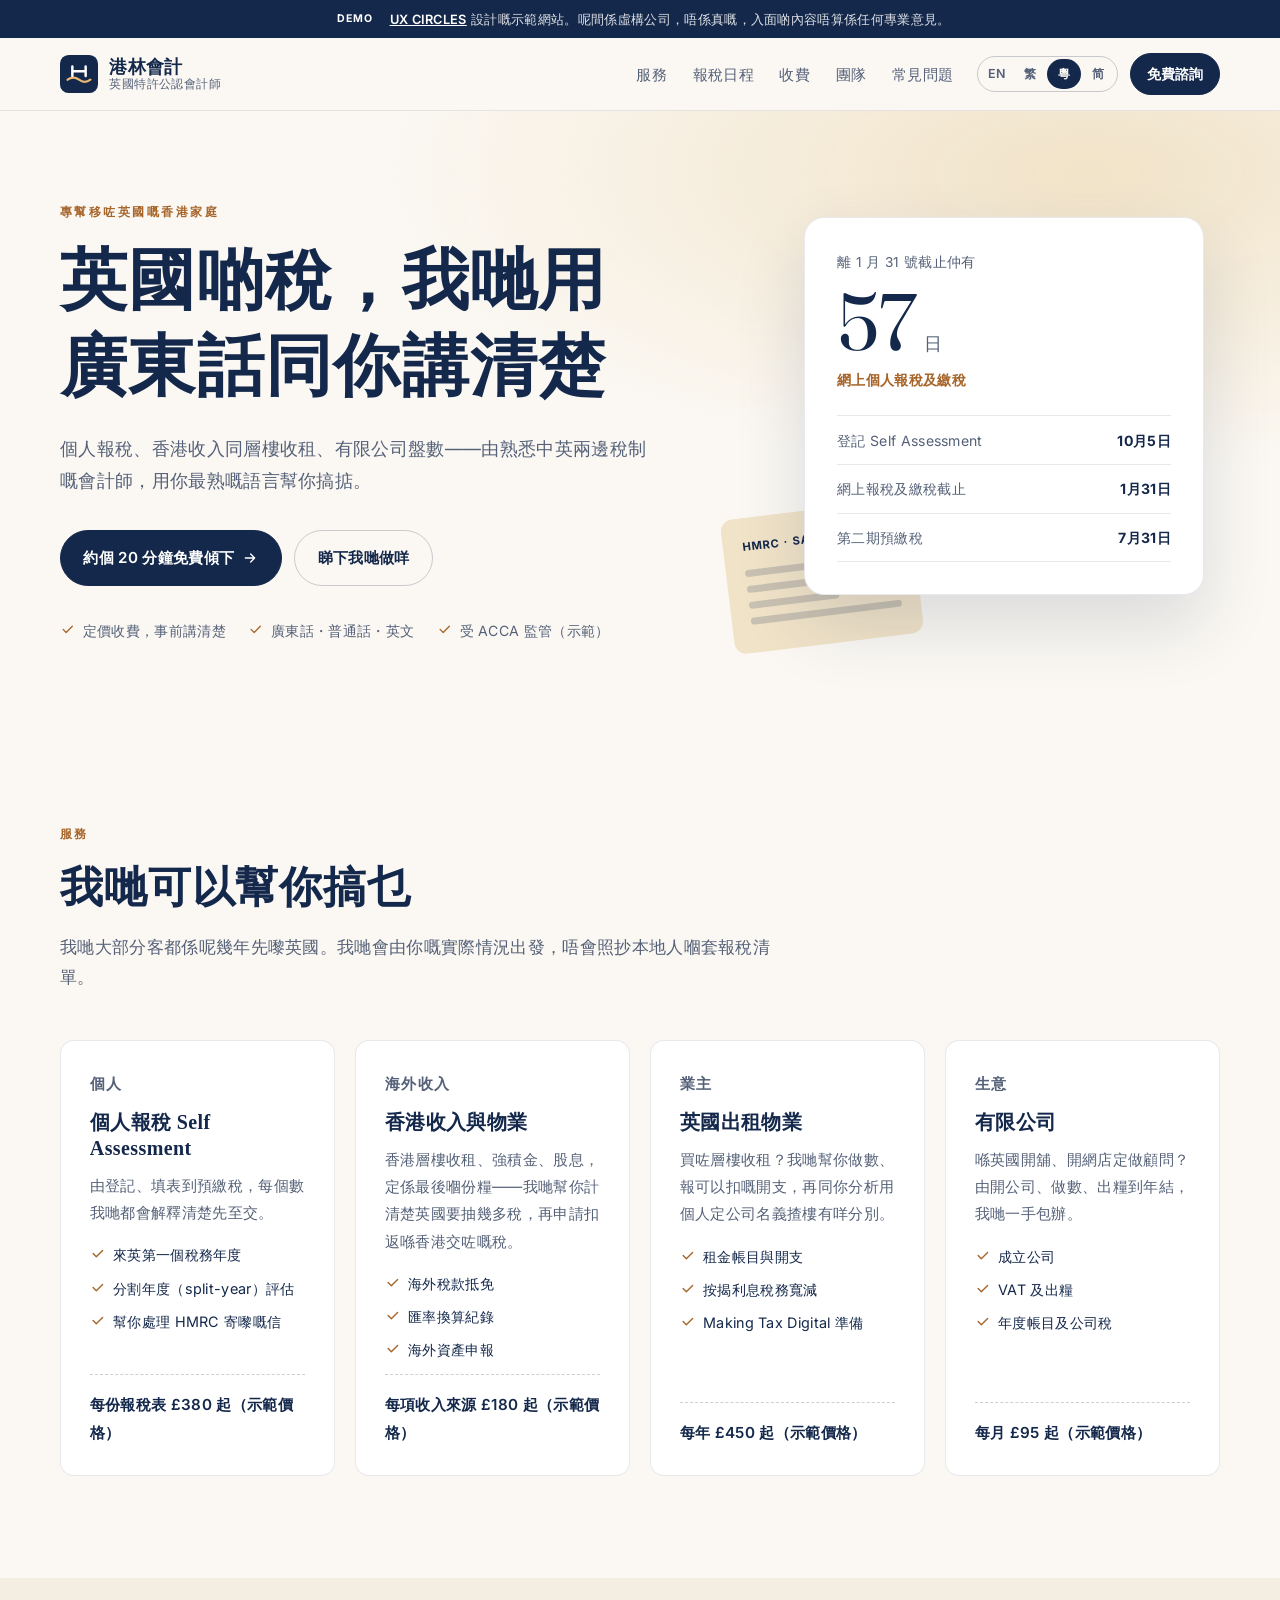
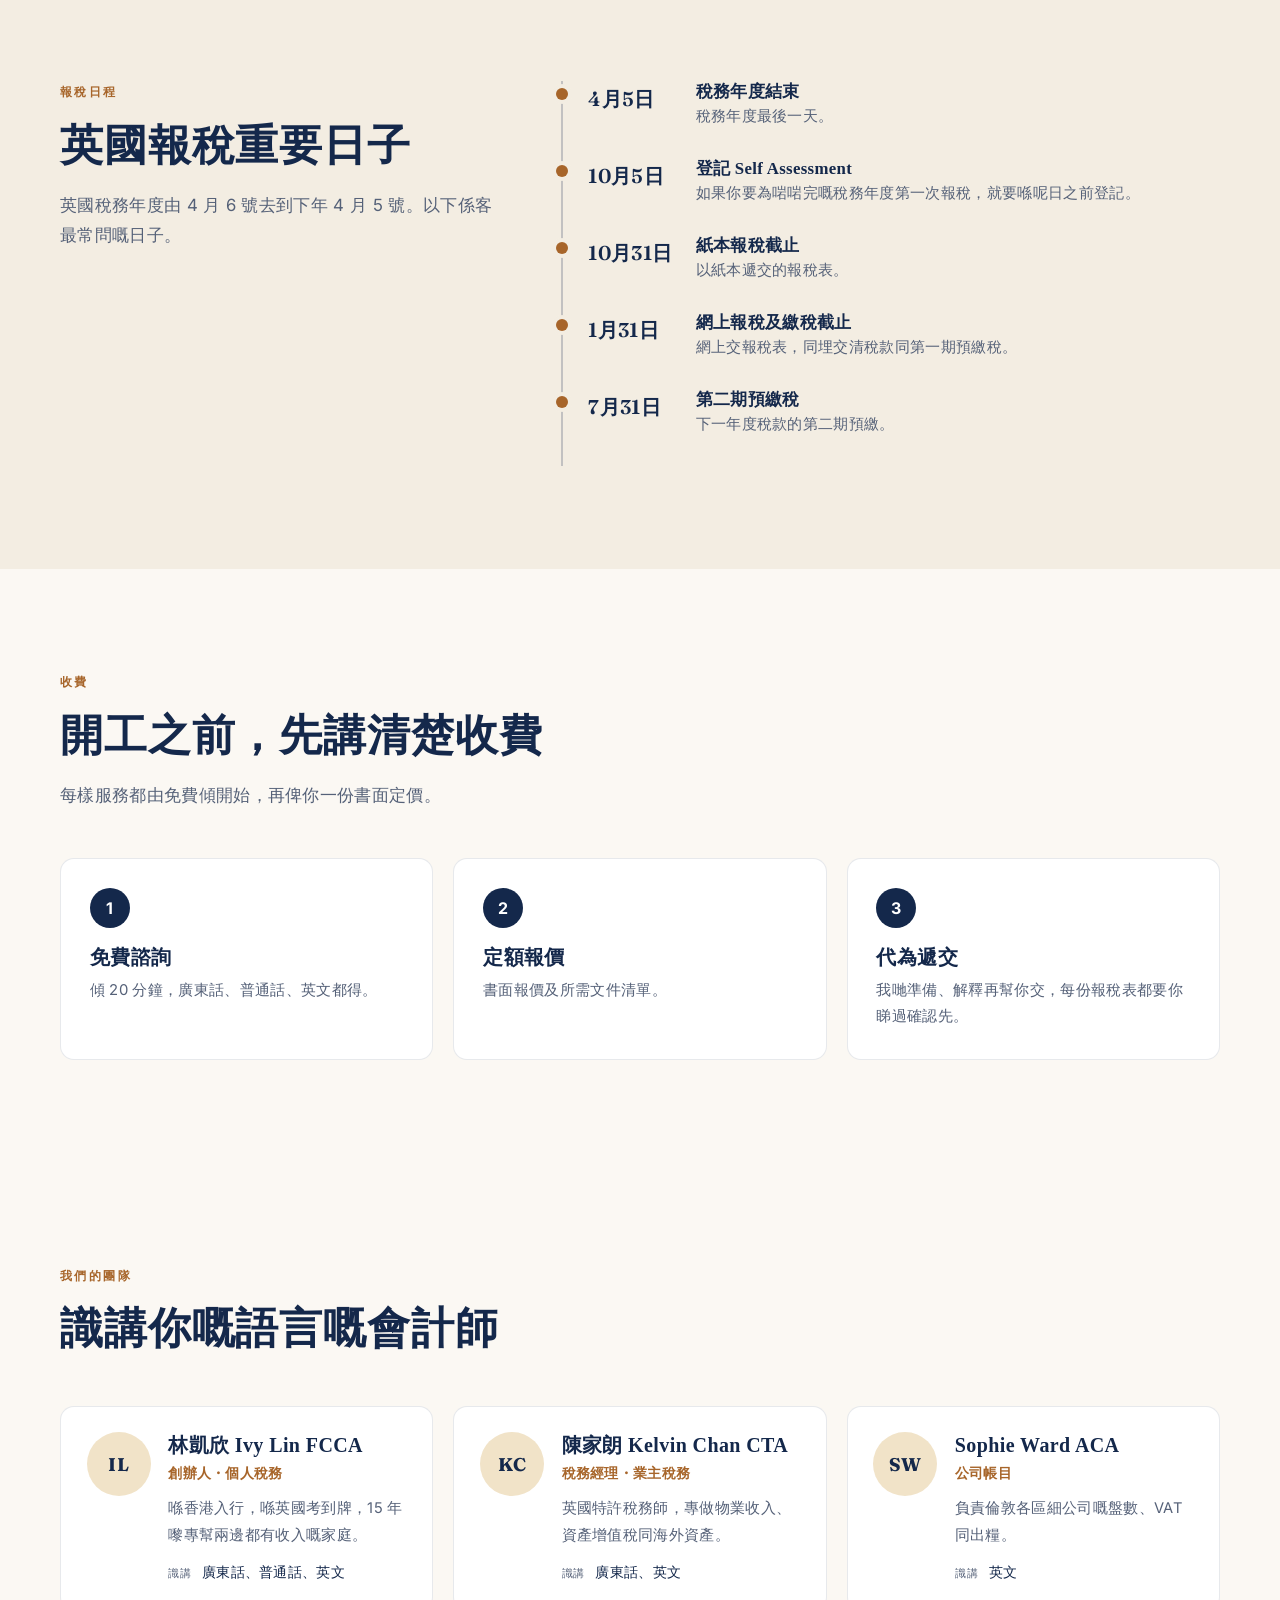
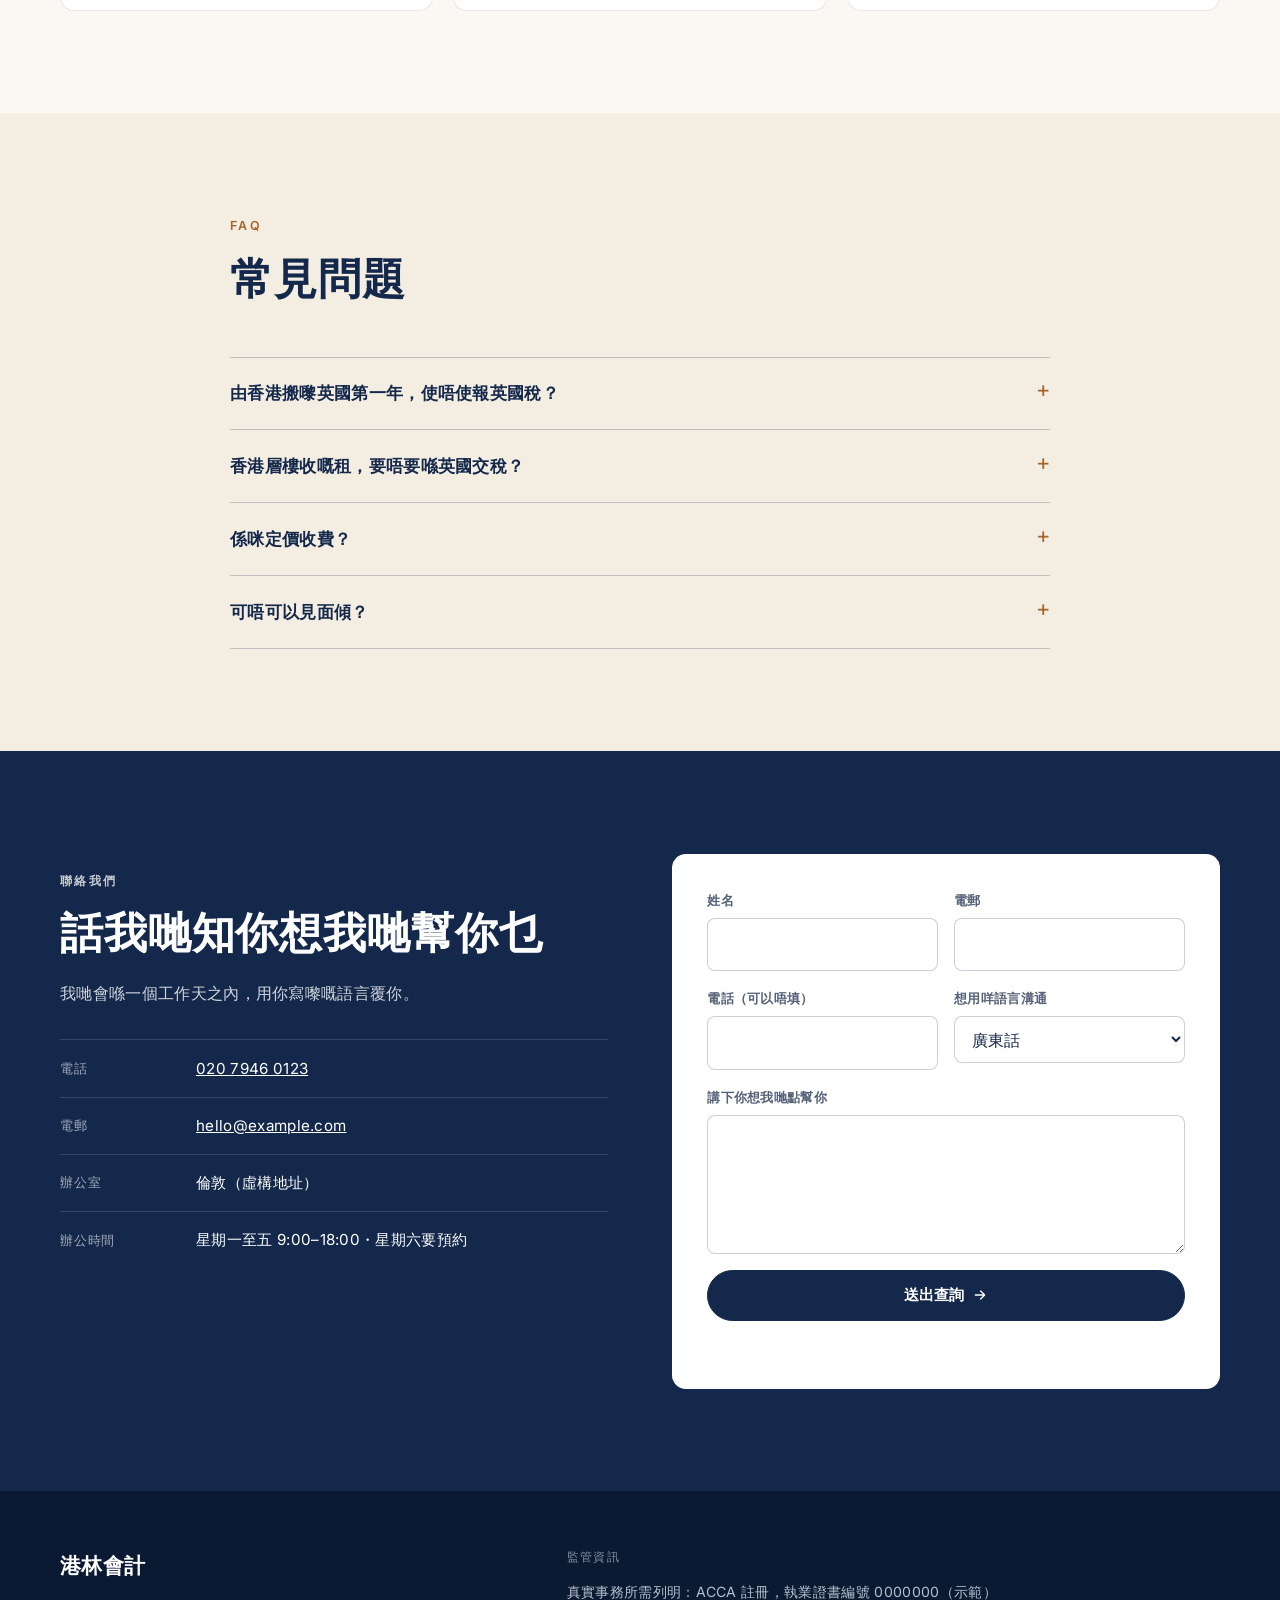
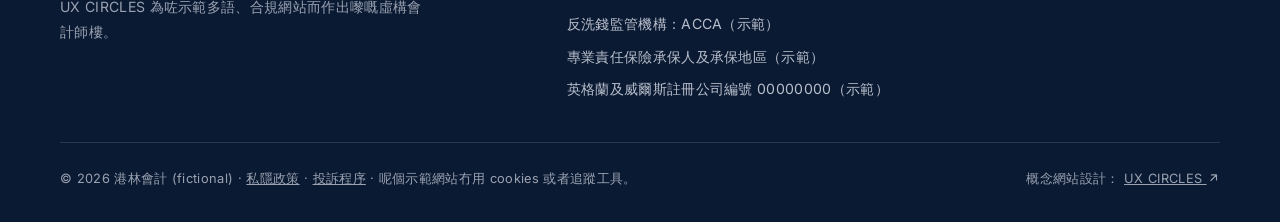
==== commit 3e0b304b: "Remove full stops from headings Co-Authored-By: Claude Opus 5.5 <noreply@anthropic.com> Claude-Sessi" ====
--- a/yue/index.html
+++ b/yue/index.html
@@ -168,7 +168,7 @@
     <div class="wrap hero-inner">
       <div class="hero-copy">
         <p class="eyebrow">專幫移咗英國嘅香港家庭</p>
-        <h1>英國啲稅，我哋用廣東話同你講清楚。</h1>
+        <h1>英國啲稅，我哋用廣東話同你講清楚</h1>
         <p class="lede">個人報稅、香港收入同層樓收租、有限公司盤數——由熟悉中英兩邊稅制嘅會計師，用你最熟嘅語言幫你搞掂。</p>
         <div class="hero-actions">
           <a class="btn" href="#contact">約個 20 分鐘免費傾下 <svg class="ico" viewBox="0 0 24 24" fill="none" stroke="currentColor" stroke-width="2" stroke-linecap="round" stroke-linejoin="round" aria-hidden="true"><path d="M5 12h14M13 6l6 6-6 6"/></svg></a>
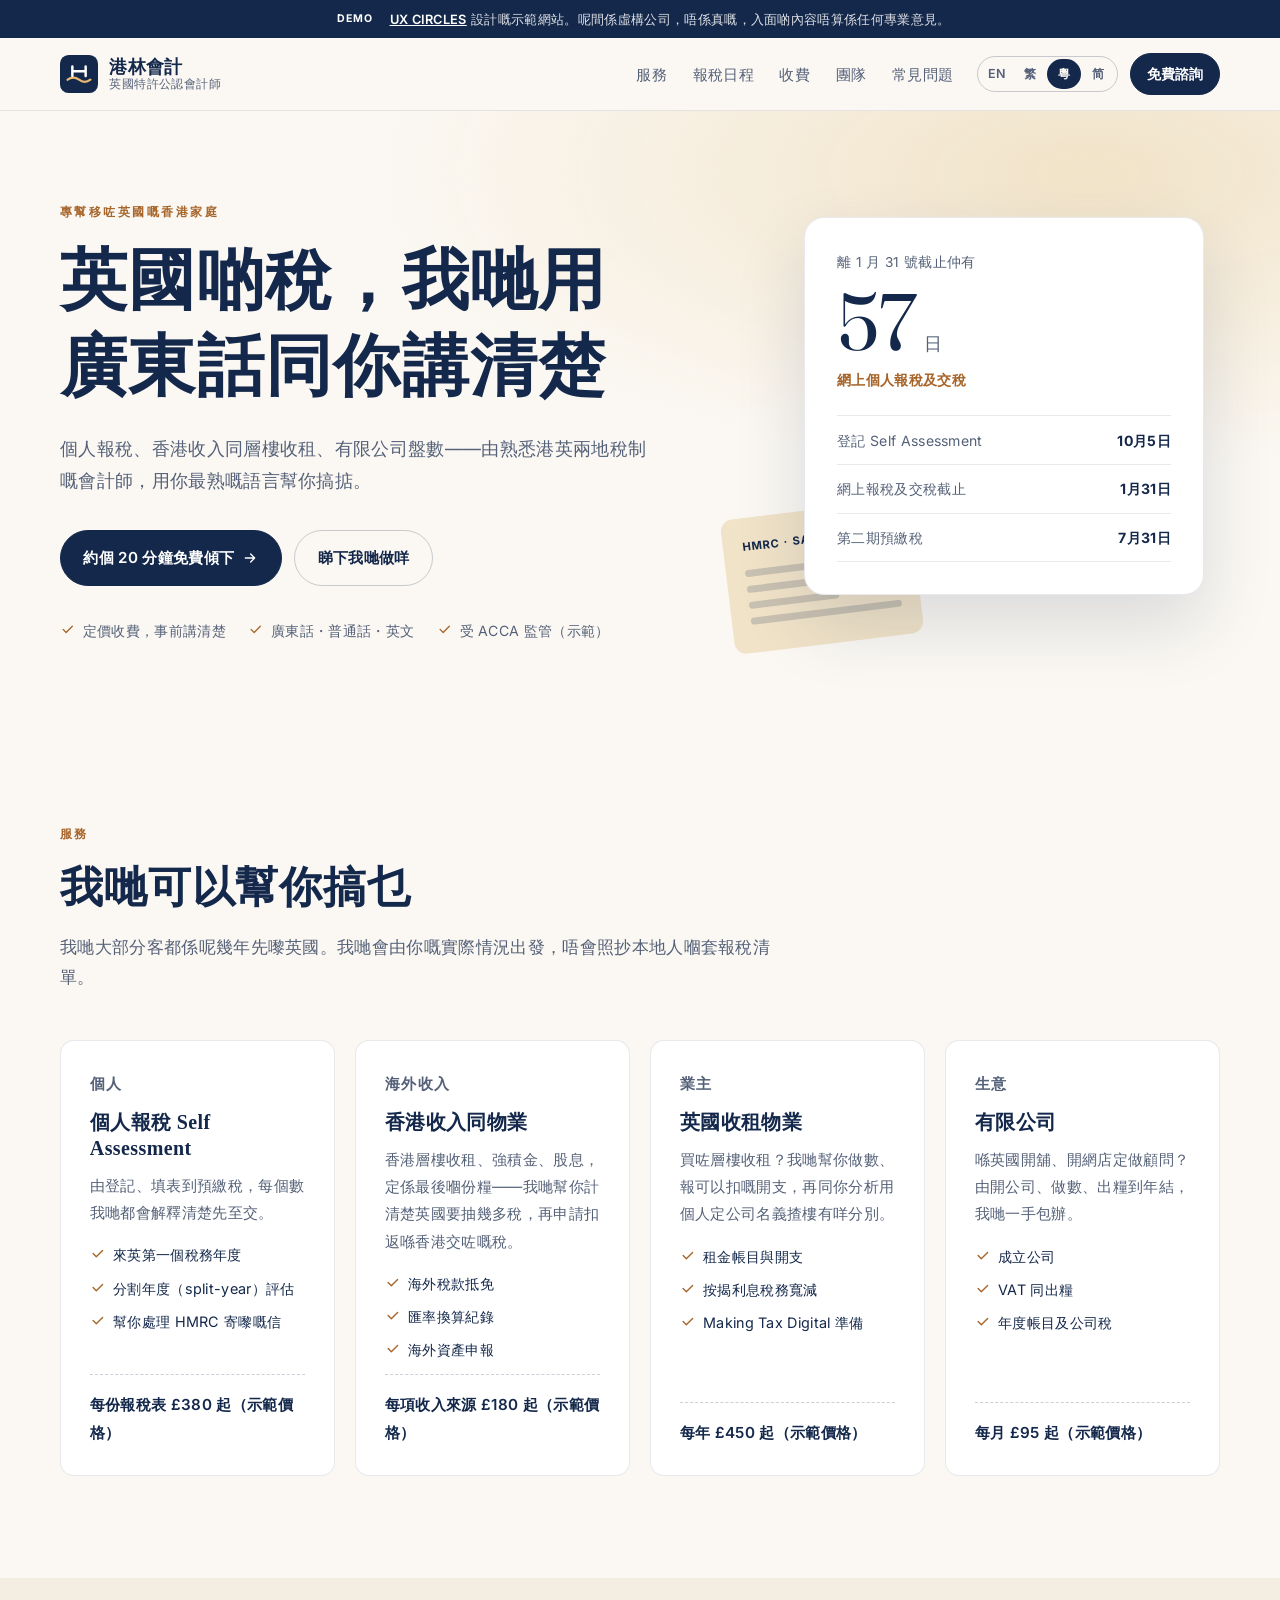
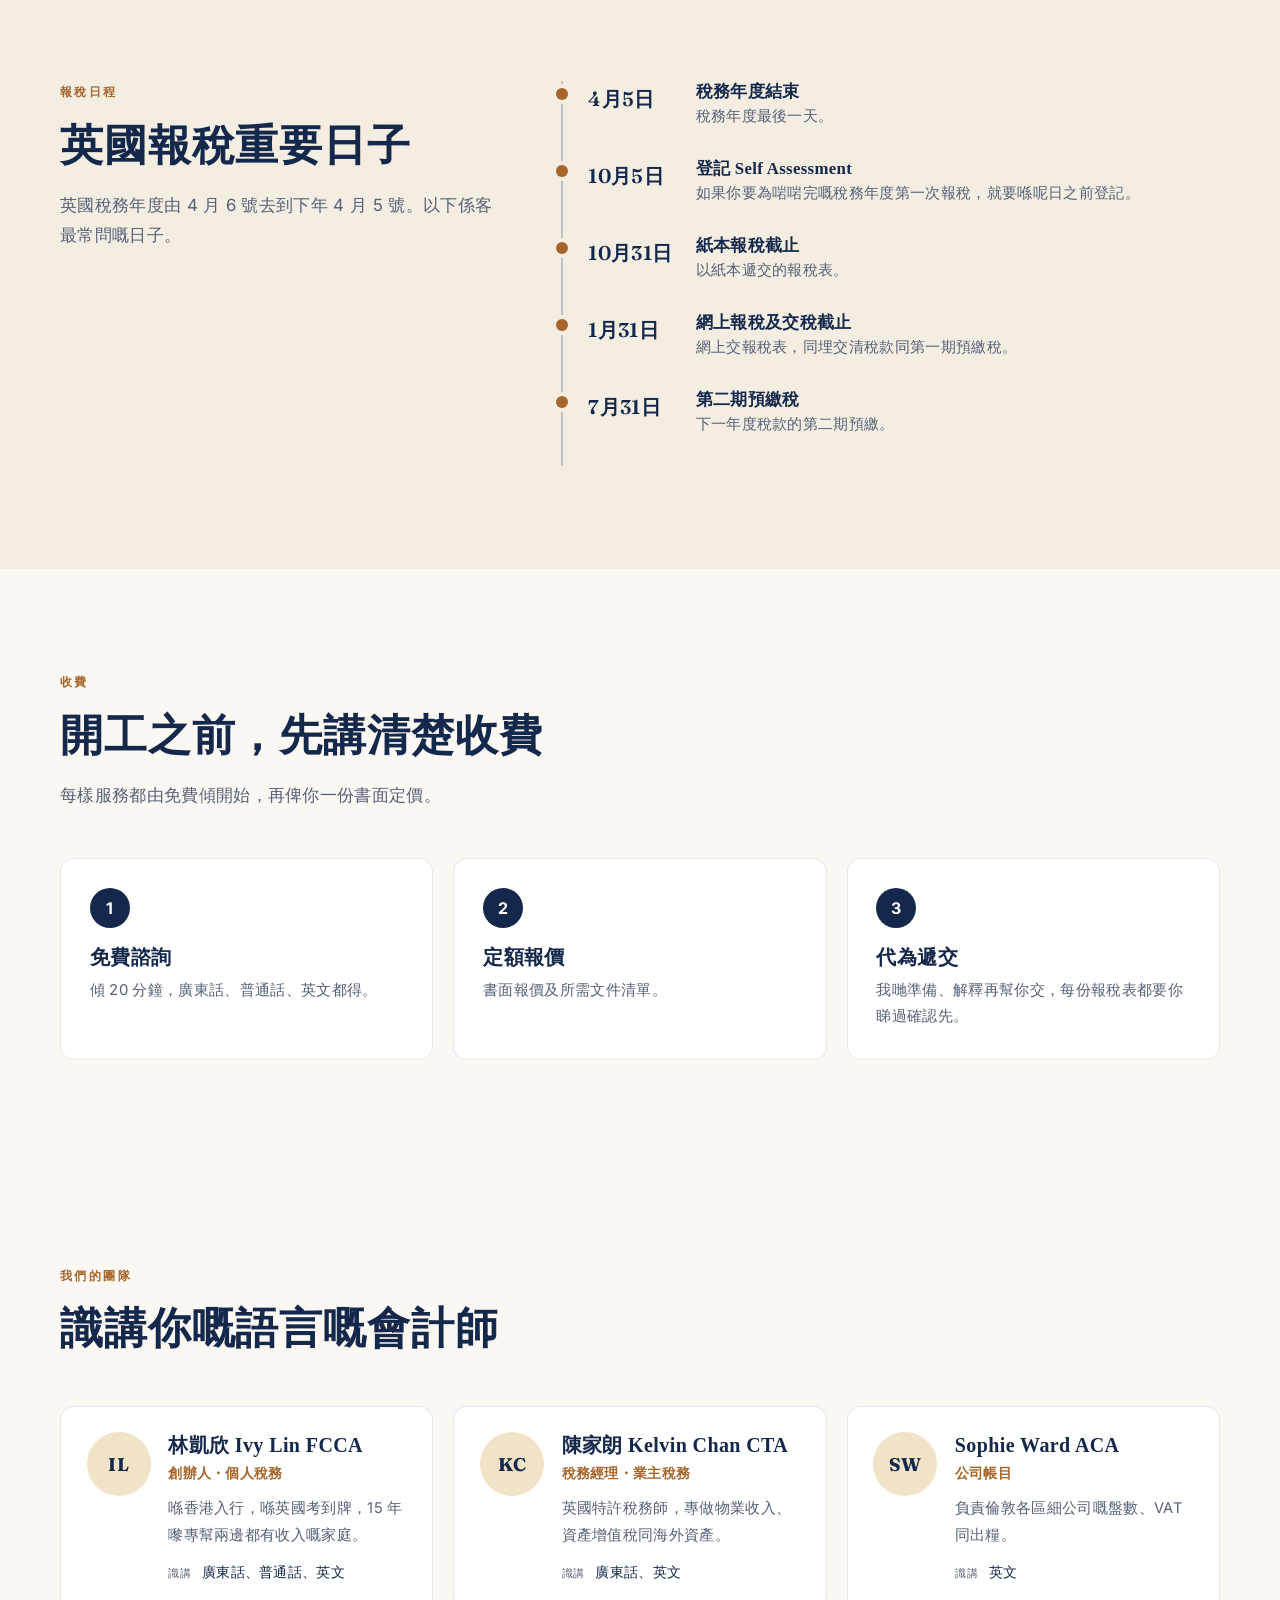
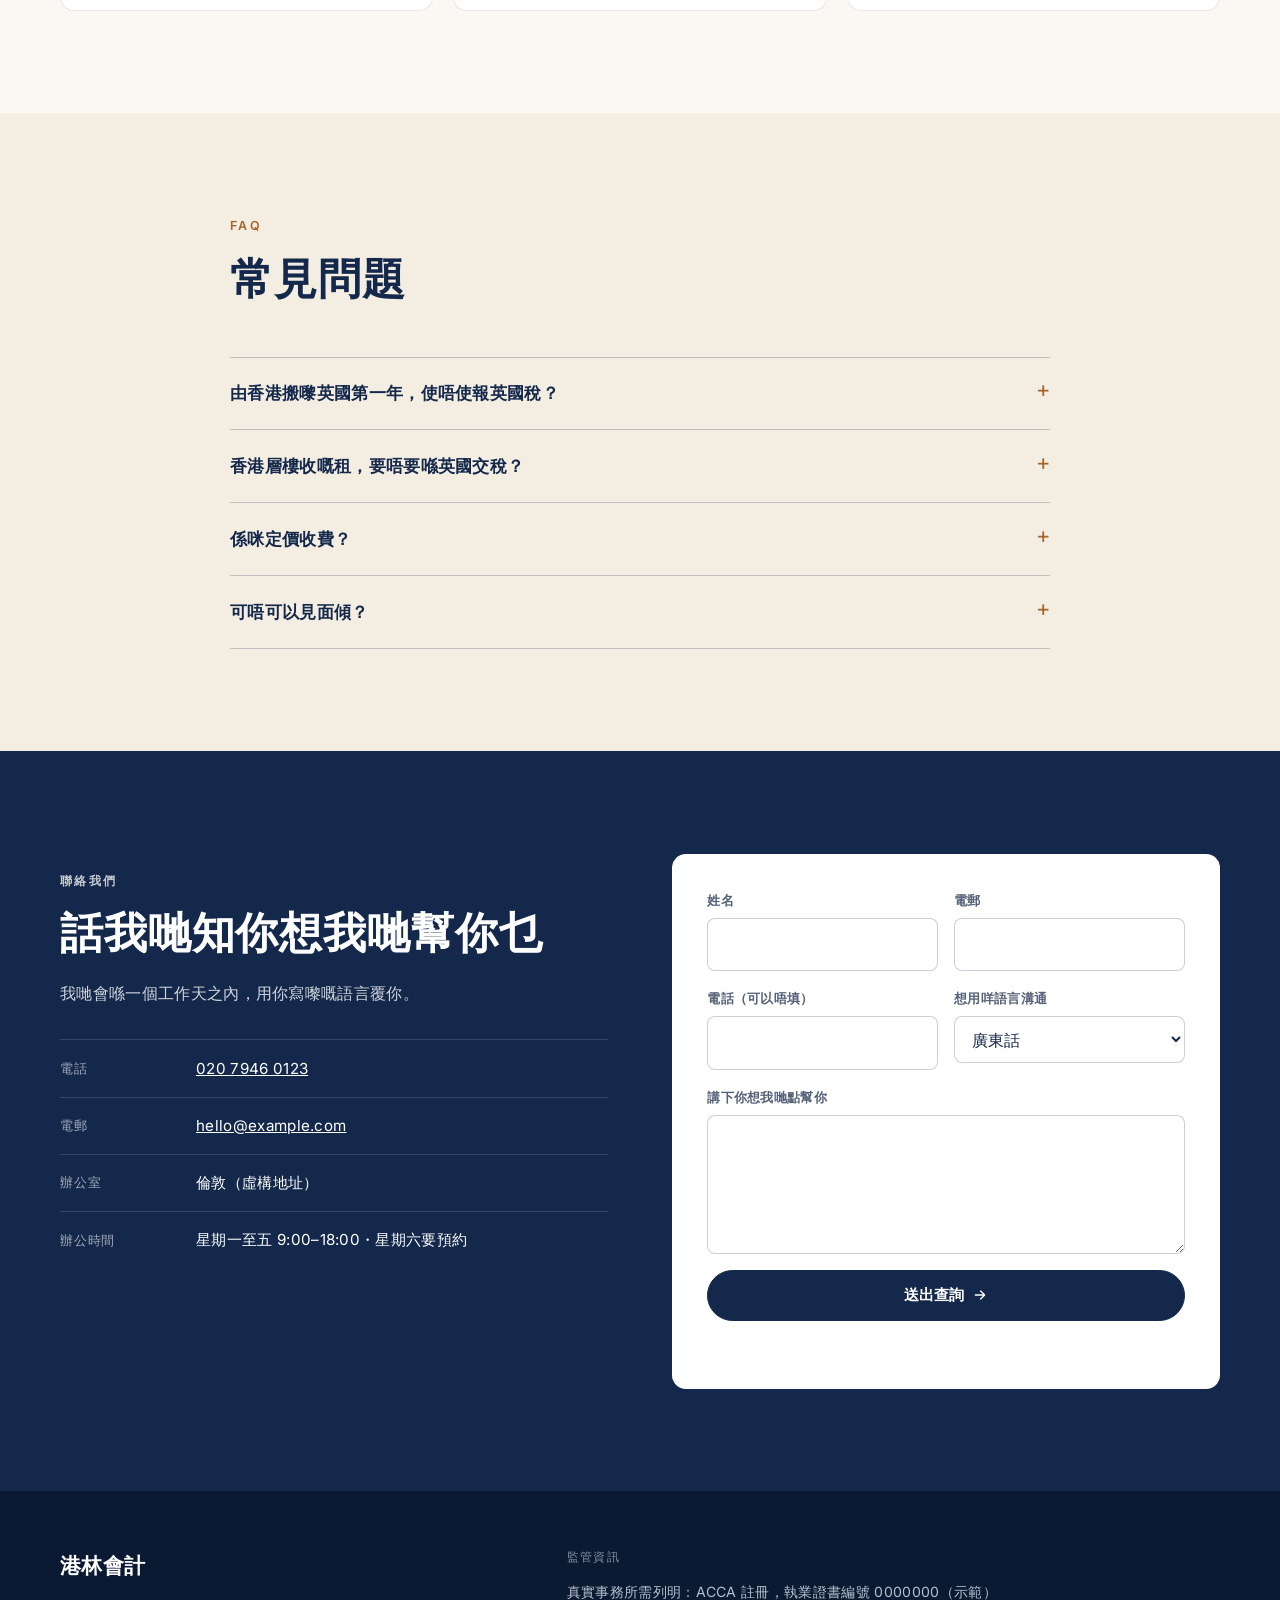
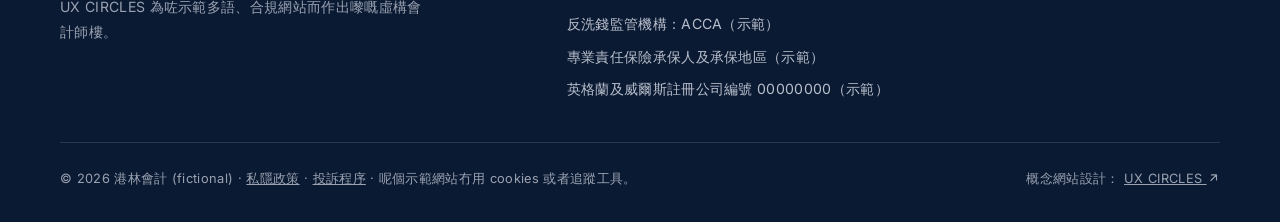
==== commit e4a5208c: "Write Traditional Chinese for both Hong Kong and Taiwan readers - 繁中 now uses neutral wording and co" ====
--- a/yue/index.html
+++ b/yue/index.html
@@ -83,12 +83,12 @@
         },
         {
           "@type": "Offer",
-          "name": "香港收入與物業",
+          "name": "香港收入同物業",
           "description": "香港層樓收租、強積金、股息，定係最後嗰份糧——我哋幫你計清楚英國要抽幾多稅，再申請扣返喺香港交咗嘅稅。"
         },
         {
           "@type": "Offer",
-          "name": "英國出租物業",
+          "name": "英國收租物業",
           "description": "買咗層樓收租？我哋幫你做數、報可以扣嘅開支，再同你分析用個人定公司名義揸樓有咩分別。"
         },
         {
@@ -169,7 +169,7 @@
       <div class="hero-copy">
         <p class="eyebrow">專幫移咗英國嘅香港家庭</p>
         <h1>英國啲稅，我哋用廣東話同你講清楚</h1>
-        <p class="lede">個人報稅、香港收入同層樓收租、有限公司盤數——由熟悉中英兩邊稅制嘅會計師，用你最熟嘅語言幫你搞掂。</p>
+        <p class="lede">個人報稅、香港收入同層樓收租、有限公司盤數——由熟悉港英兩地稅制嘅會計師，用你最熟嘅語言幫你搞掂。</p>
         <div class="hero-actions">
           <a class="btn" href="#contact">約個 20 分鐘免費傾下 <svg class="ico" viewBox="0 0 24 24" fill="none" stroke="currentColor" stroke-width="2" stroke-linecap="round" stroke-linejoin="round" aria-hidden="true"><path d="M5 12h14M13 6l6 6-6 6"/></svg></a>
           <a class="btn btn-ghost" href="#services">睇下我哋做咩</a>
@@ -180,10 +180,10 @@
         <div class="deadline-card">
           <p class="dc-label">離 1 月 31 號截止仲有</p>
           <p class="dc-num"><span data-countdown>—</span><small>日</small></p>
-          <p class="dc-note">網上個人報稅及繳稅</p>
+          <p class="dc-note">網上個人報稅及交稅</p>
           <div class="dc-rows">
             <div><span>登記 Self Assessment</span><b>10月5日</b></div>
-            <div><span>網上報稅及繳稅截止</span><b>1月31日</b></div>
+            <div><span>網上報稅及交稅截止</span><b>1月31日</b></div>
             <div><span>第二期預繳稅</span><b>7月31日</b></div>
           </div>
         </div>
@@ -210,14 +210,14 @@
       </article>
       <article class="svc">
         <p class="svc-kicker">海外收入</p>
-        <h3>香港收入與物業</h3>
+        <h3>香港收入同物業</h3>
         <p>香港層樓收租、強積金、股息，定係最後嗰份糧——我哋幫你計清楚英國要抽幾多稅，再申請扣返喺香港交咗嘅稅。</p>
         <ul class="ticks"><li><svg class="ico ico-check" viewBox="0 0 24 24" fill="none" stroke="currentColor" stroke-width="2.2" stroke-linecap="round" stroke-linejoin="round" aria-hidden="true"><path d="M5 12l5 5L20 7"/></svg><span>海外稅款抵免</span></li><li><svg class="ico ico-check" viewBox="0 0 24 24" fill="none" stroke="currentColor" stroke-width="2.2" stroke-linecap="round" stroke-linejoin="round" aria-hidden="true"><path d="M5 12l5 5L20 7"/></svg><span>匯率換算紀錄</span></li><li><svg class="ico ico-check" viewBox="0 0 24 24" fill="none" stroke="currentColor" stroke-width="2.2" stroke-linecap="round" stroke-linejoin="round" aria-hidden="true"><path d="M5 12l5 5L20 7"/></svg><span>海外資產申報</span></li></ul>
         <p class="svc-price">每項收入來源 £180 起（示範價格）</p>
       </article>
       <article class="svc">
         <p class="svc-kicker">業主</p>
-        <h3>英國出租物業</h3>
+        <h3>英國收租物業</h3>
         <p>買咗層樓收租？我哋幫你做數、報可以扣嘅開支，再同你分析用個人定公司名義揸樓有咩分別。</p>
         <ul class="ticks"><li><svg class="ico ico-check" viewBox="0 0 24 24" fill="none" stroke="currentColor" stroke-width="2.2" stroke-linecap="round" stroke-linejoin="round" aria-hidden="true"><path d="M5 12l5 5L20 7"/></svg><span>租金帳目與開支</span></li><li><svg class="ico ico-check" viewBox="0 0 24 24" fill="none" stroke="currentColor" stroke-width="2.2" stroke-linecap="round" stroke-linejoin="round" aria-hidden="true"><path d="M5 12l5 5L20 7"/></svg><span>按揭利息稅務寬減</span></li><li><svg class="ico ico-check" viewBox="0 0 24 24" fill="none" stroke="currentColor" stroke-width="2.2" stroke-linecap="round" stroke-linejoin="round" aria-hidden="true"><path d="M5 12l5 5L20 7"/></svg><span>Making Tax Digital 準備</span></li></ul>
         <p class="svc-price">每年 £450 起（示範價格）</p>
@@ -226,7 +226,7 @@
         <p class="svc-kicker">生意</p>
         <h3>有限公司</h3>
         <p>喺英國開舖、開網店定做顧問？由開公司、做數、出糧到年結，我哋一手包辦。</p>
-        <ul class="ticks"><li><svg class="ico ico-check" viewBox="0 0 24 24" fill="none" stroke="currentColor" stroke-width="2.2" stroke-linecap="round" stroke-linejoin="round" aria-hidden="true"><path d="M5 12l5 5L20 7"/></svg><span>成立公司</span></li><li><svg class="ico ico-check" viewBox="0 0 24 24" fill="none" stroke="currentColor" stroke-width="2.2" stroke-linecap="round" stroke-linejoin="round" aria-hidden="true"><path d="M5 12l5 5L20 7"/></svg><span>VAT 及出糧</span></li><li><svg class="ico ico-check" viewBox="0 0 24 24" fill="none" stroke="currentColor" stroke-width="2.2" stroke-linecap="round" stroke-linejoin="round" aria-hidden="true"><path d="M5 12l5 5L20 7"/></svg><span>年度帳目及公司稅</span></li></ul>
+        <ul class="ticks"><li><svg class="ico ico-check" viewBox="0 0 24 24" fill="none" stroke="currentColor" stroke-width="2.2" stroke-linecap="round" stroke-linejoin="round" aria-hidden="true"><path d="M5 12l5 5L20 7"/></svg><span>成立公司</span></li><li><svg class="ico ico-check" viewBox="0 0 24 24" fill="none" stroke="currentColor" stroke-width="2.2" stroke-linecap="round" stroke-linejoin="round" aria-hidden="true"><path d="M5 12l5 5L20 7"/></svg><span>VAT 同出糧</span></li><li><svg class="ico ico-check" viewBox="0 0 24 24" fill="none" stroke="currentColor" stroke-width="2.2" stroke-linecap="round" stroke-linejoin="round" aria-hidden="true"><path d="M5 12l5 5L20 7"/></svg><span>年度帳目及公司稅</span></li></ul>
         <p class="svc-price">每月 £95 起（示範價格）</p>
       </article></div>
     </div>
@@ -243,7 +243,7 @@
           <li><span class="d">4月5日</span><div><h3>稅務年度結束</h3><p>稅務年度最後一天。</p></div></li>
           <li><span class="d">10月5日</span><div><h3>登記 Self Assessment</h3><p>如果你要為啱啱完嘅稅務年度第一次報稅，就要喺呢日之前登記。</p></div></li>
           <li><span class="d">10月31日</span><div><h3>紙本報稅截止</h3><p>以紙本遞交的報稅表。</p></div></li>
-          <li><span class="d">1月31日</span><div><h3>網上報稅及繳稅截止</h3><p>網上交報稅表，同埋交清稅款同第一期預繳稅。</p></div></li>
+          <li><span class="d">1月31日</span><div><h3>網上報稅及交稅截止</h3><p>網上交報稅表，同埋交清稅款同第一期預繳稅。</p></div></li>
           <li><span class="d">7月31日</span><div><h3>第二期預繳稅</h3><p>下一年度稅款的第二期預繳。</p></div></li>
       </ol>
     </div>
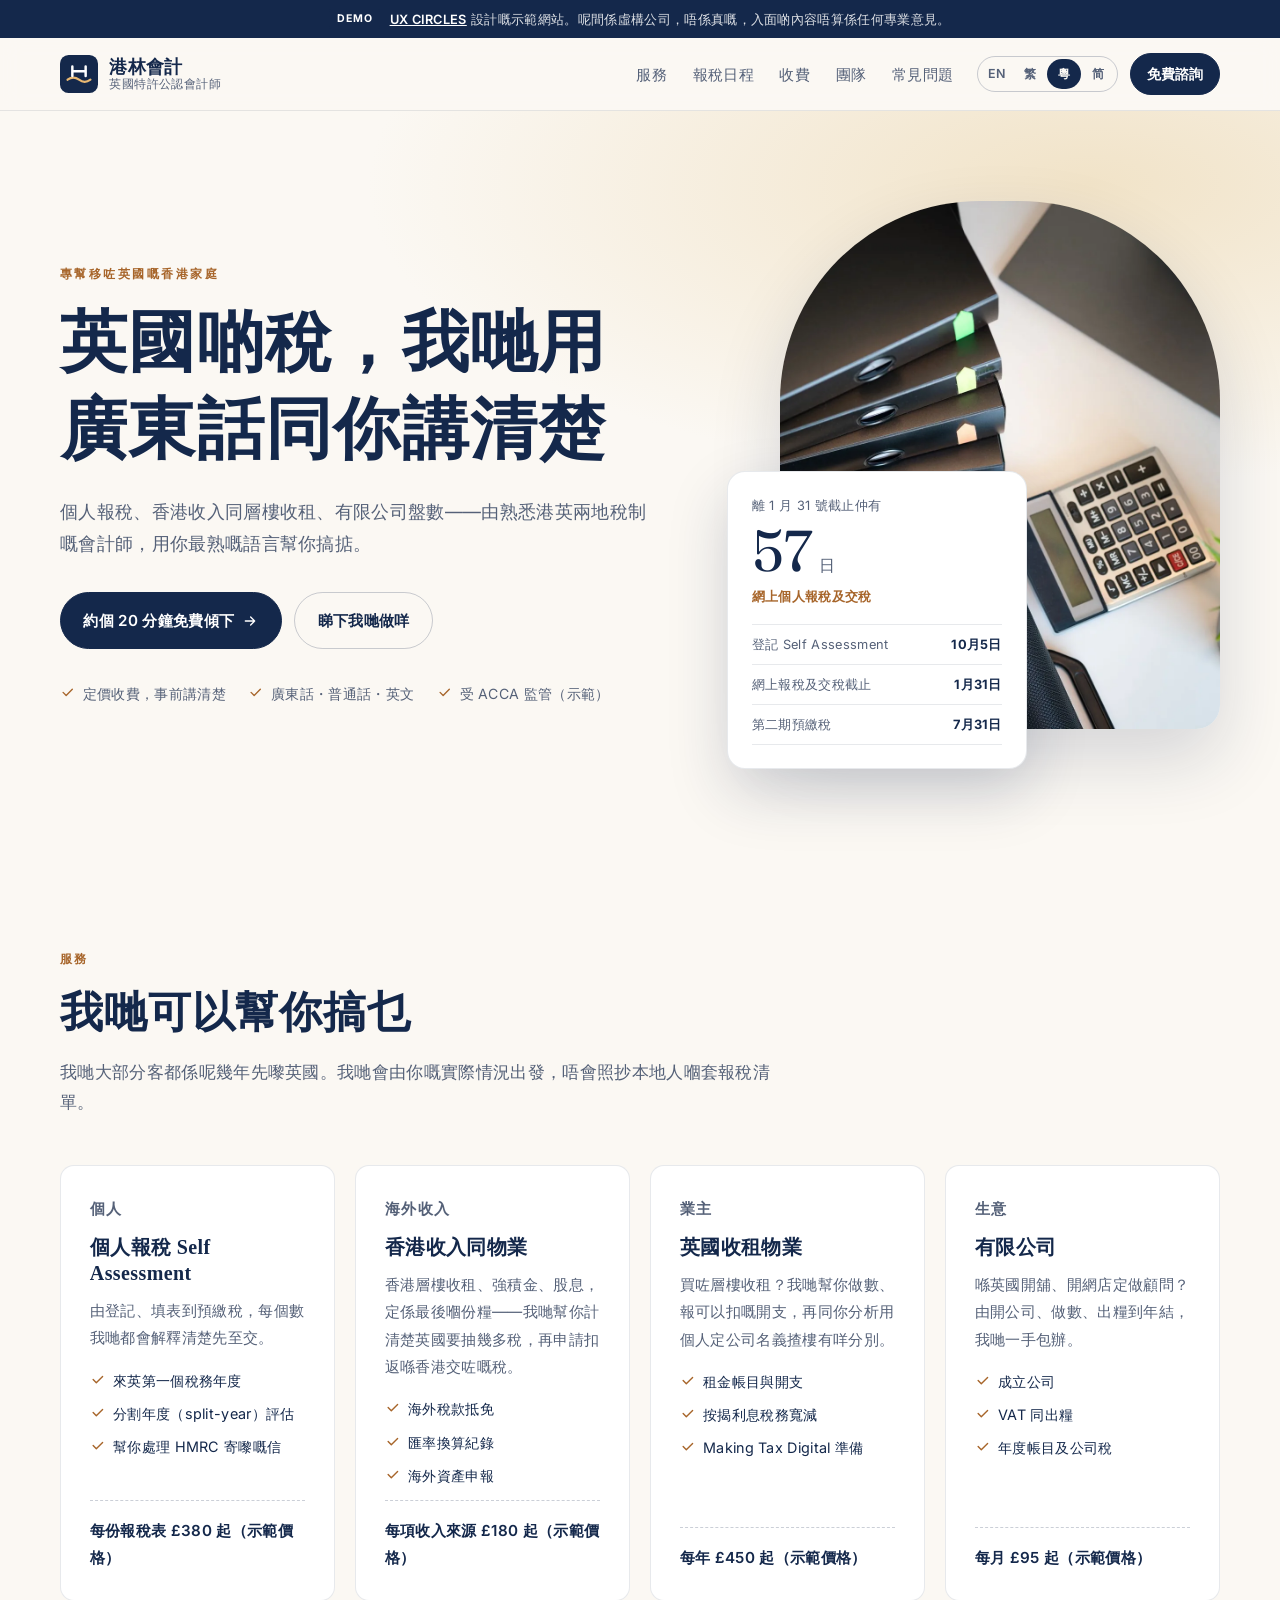
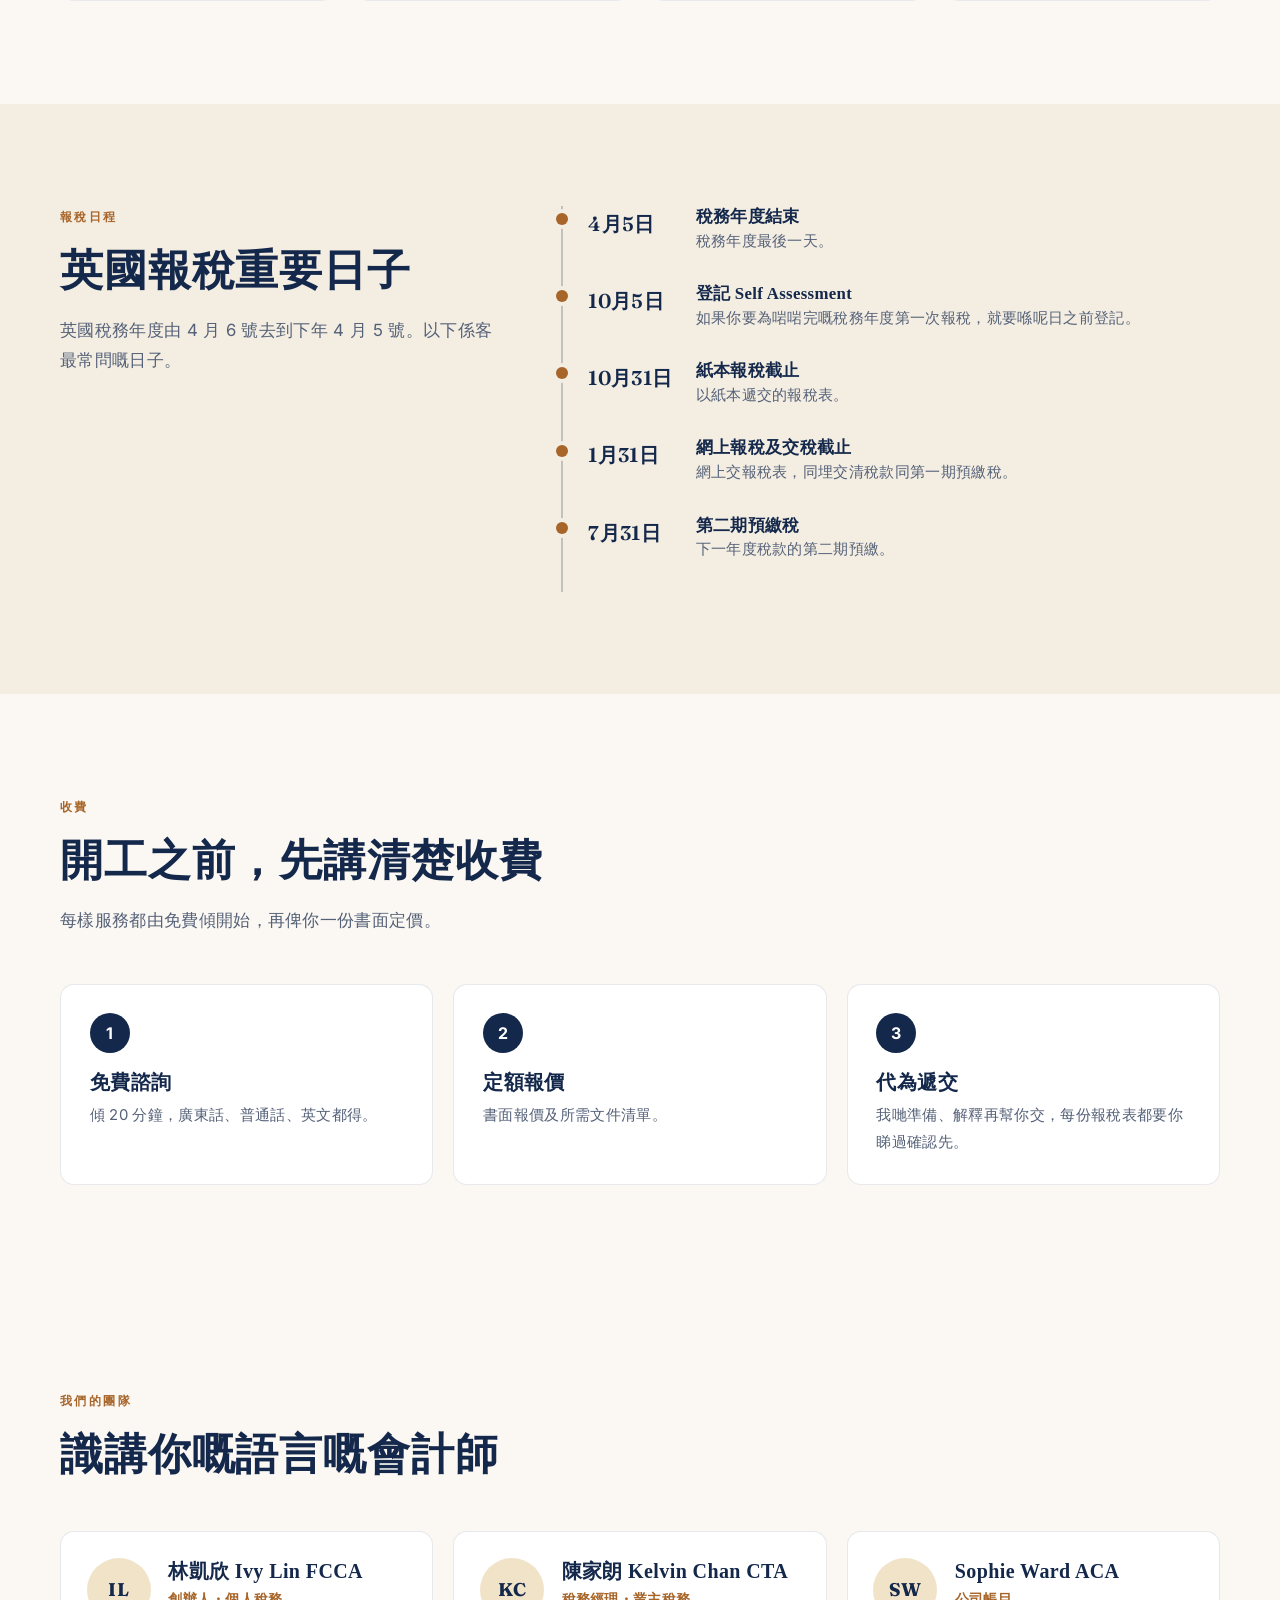
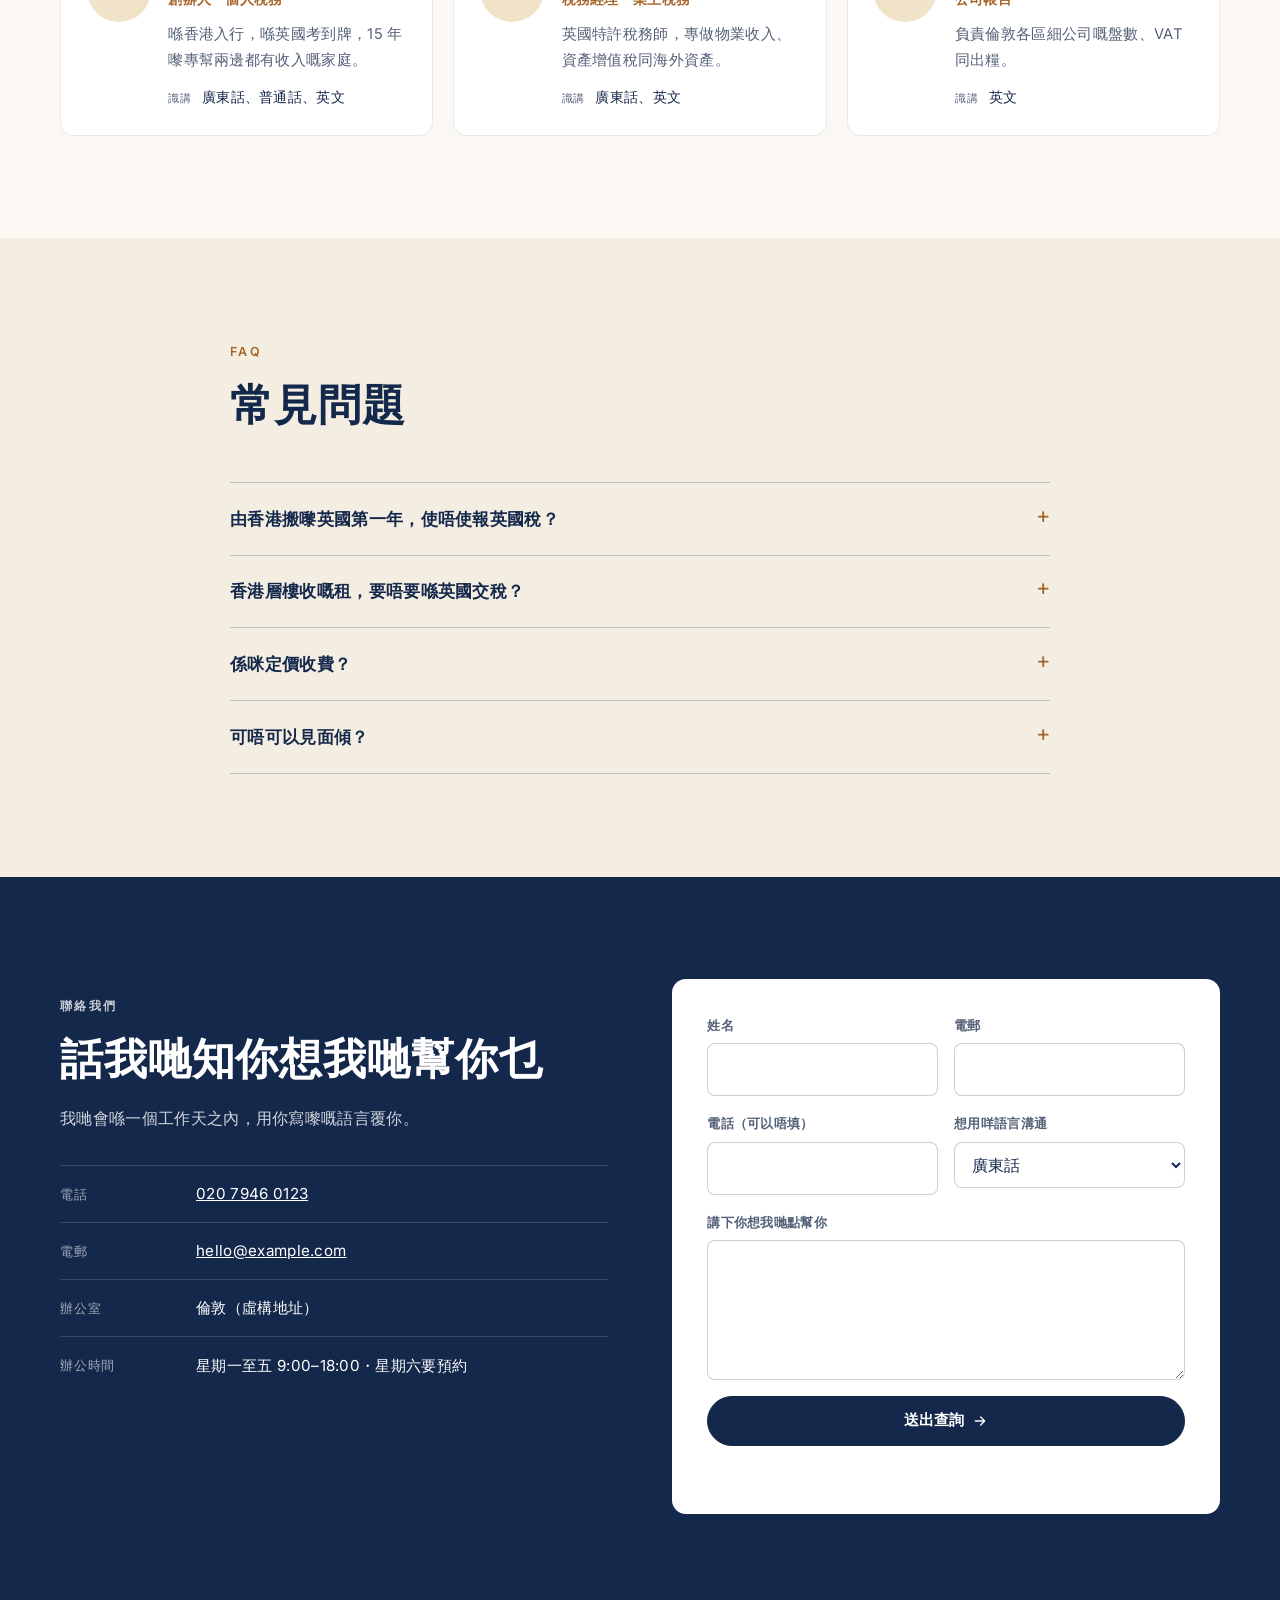
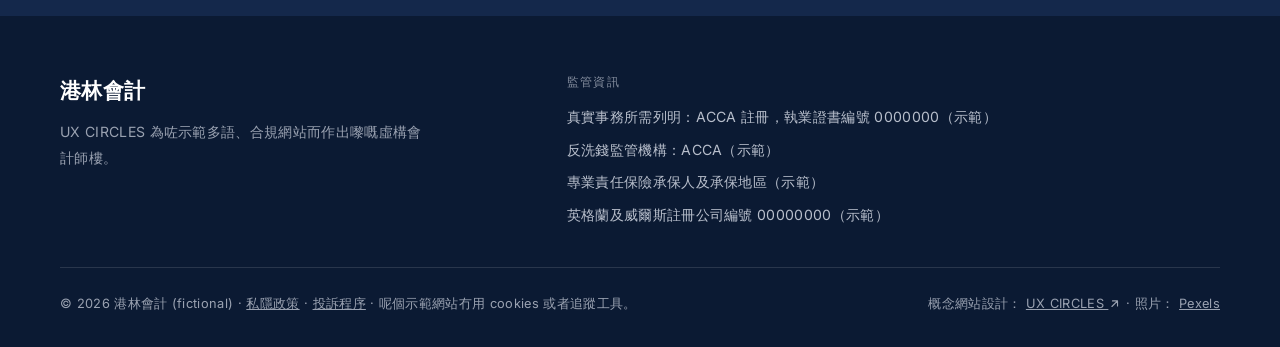
==== commit 2d8eb0a6: "Distinct hero design with Pexels photography - Each demo now has its own hero layout so the three si" ====
--- a/yue/index.html
+++ b/yue/index.html
@@ -177,6 +177,9 @@
         <ul class="trust"><li><svg class="ico ico-check" viewBox="0 0 24 24" fill="none" stroke="currentColor" stroke-width="2.2" stroke-linecap="round" stroke-linejoin="round" aria-hidden="true"><path d="M5 12l5 5L20 7"/></svg><span>定價收費，事前講清楚</span></li><li><svg class="ico ico-check" viewBox="0 0 24 24" fill="none" stroke="currentColor" stroke-width="2.2" stroke-linecap="round" stroke-linejoin="round" aria-hidden="true"><path d="M5 12l5 5L20 7"/></svg><span>廣東話・普通話・英文</span></li><li><svg class="ico ico-check" viewBox="0 0 24 24" fill="none" stroke="currentColor" stroke-width="2.2" stroke-linecap="round" stroke-linejoin="round" aria-hidden="true"><path d="M5 12l5 5L20 7"/></svg><span>受 ACCA 監管（示範）</span></li></ul>
       </div>
       <div class="hero-visual">
+        <figure class="hero-photo">
+          <img src="../img/hero-desk.webp" alt="" width="1000" height="1200">
+        </figure>
         <div class="deadline-card">
           <p class="dc-label">離 1 月 31 號截止仲有</p>
           <p class="dc-num"><span data-countdown>—</span><small>日</small></p>
@@ -186,9 +189,6 @@
             <div><span>網上報稅及交稅截止</span><b>1月31日</b></div>
             <div><span>第二期預繳稅</span><b>7月31日</b></div>
           </div>
-        </div>
-        <div class="receipt" aria-hidden="true">
-          <p>HMRC · SA100</p><i></i><i></i><i class="s"></i><i></i>
         </div></div>
     </div>
   </section>
@@ -368,7 +368,7 @@
     </div>
     <div class="footer-bottom">
       <p>© 2026 港林會計 (fictional) · <a href="#contact">私隱政策</a> · <a href="#contact">投訴程序</a> · 呢個示範網站冇用 cookies 或者追蹤工具。</p>
-      <p>概念網站設計： <a href="https://ux-circles.com/professionals">UX CIRCLES <svg class="ico" viewBox="0 0 24 24" fill="none" stroke="currentColor" stroke-width="2" stroke-linecap="round" stroke-linejoin="round" aria-hidden="true"><path d="M7 17L17 7M8 7h9v9"/></svg></a></p>
+      <p>概念網站設計： <a href="https://ux-circles.com/professionals">UX CIRCLES <svg class="ico" viewBox="0 0 24 24" fill="none" stroke="currentColor" stroke-width="2" stroke-linecap="round" stroke-linejoin="round" aria-hidden="true"><path d="M7 17L17 7M8 7h9v9"/></svg></a> · 照片： <a href="https://www.pexels.com/">Pexels</a></p>
     </div>
   </div>
 </footer>
--- a/styles.css
+++ b/styles.css
@@ -125,19 +125,18 @@
 @media (max-width:560px){.header-tools .btn-sm{display:none}.brand-sub{display:none}.header-inner{gap:.75rem}.header-tools{gap:.5rem}.brand{min-width:0;flex-shrink:1}.brand-name{white-space:nowrap;overflow:hidden;text-overflow:ellipsis}.lang-switch a{min-width:1.75rem;height:1.8rem;font-size:.74rem}.menu-btn{width:40px;height:40px}.bars{top:19px}.enquiry{grid-template-columns:1fr}.contact-list li{grid-template-columns:1fr;gap:.2rem}.person{flex-direction:column}}
 
 
-.hero-visual{position:relative;padding:1rem 1rem 3rem}
-.deadline-card{position:relative;z-index:2;background:#fff;border:1px solid var(--line);border-radius:20px;padding:2rem;box-shadow:0 30px 70px rgba(20,40,75,.14);max-width:400px;margin-left:auto}
-.dc-label{font-size:.85rem;color:var(--muted)}
-.dc-num{font-family:var(--font-display);font-size:5rem;line-height:1;color:var(--ink);margin:.4rem 0;display:flex;align-items:baseline;gap:.4rem}
-.dc-num small{font-size:1.1rem;color:var(--muted);font-family:var(--font-body)}
-.dc-note{font-size:.9rem;font-weight:600;color:var(--accent-text)}
-.dc-rows{margin-top:1.4rem;border-top:1px solid var(--line);display:grid}
-.dc-rows div{display:flex;justify-content:space-between;gap:1rem;padding:.7rem 0;border-bottom:1px solid var(--line);font-size:.88rem}
+.hero-visual{position:relative;padding:0 0 2.5rem 3rem}
+.hero-photo{margin:0;border-radius:200px 200px 24px 24px;overflow:hidden;aspect-ratio:5/6;max-width:440px;margin-left:auto;box-shadow:0 30px 70px rgba(20,40,75,.16)}
+.hero-photo img{width:100%;height:100%;object-fit:cover}
+.deadline-card{position:absolute;left:0;bottom:0;z-index:2;background:#fff;border:1px solid var(--line);border-radius:18px;padding:1.4rem 1.5rem;box-shadow:0 24px 60px rgba(20,40,75,.18);width:300px}
+.dc-label{font-size:.8rem;color:var(--muted)}
+.dc-num{font-family:var(--font-display);font-size:3.6rem;line-height:1;color:var(--ink);margin:.3rem 0;display:flex;align-items:baseline;gap:.4rem}
+.dc-num small{font-size:1rem;color:var(--muted);font-family:var(--font-body)}
+.dc-note{font-size:.82rem;font-weight:600;color:var(--accent-text)}
+.dc-rows{margin-top:1rem;border-top:1px solid var(--line);display:grid}
+.dc-rows div{display:flex;justify-content:space-between;gap:1rem;padding:.5rem 0;border-bottom:1px solid var(--line);font-size:.8rem}
 .dc-rows span{color:var(--muted)}
-.receipt{position:absolute;z-index:1;left:0;bottom:0;width:190px;background:#f1e3c8;border-radius:12px;padding:1.2rem;transform:rotate(-7deg)}
-.receipt p{font-size:.7rem;font-weight:700;letter-spacing:.1em;color:#14284b;margin-bottom:.8rem}
-.receipt i{display:block;height:7px;border-radius:4px;background:rgba(20,40,75,.18);margin:.55rem 0}
-.receipt i.s{width:60%}
+.dc-rows b{white-space:nowrap}
 .dates-inner{display:grid;grid-template-columns:.8fr 1.2fr;gap:3rem;align-items:start}
 .timeline{list-style:none;border-left:2px solid var(--line-strong);margin-left:.5rem}
 .timeline li{display:grid;grid-template-columns:5.5rem 1fr;gap:1.2rem;padding:0 0 1.8rem 1.6rem;position:relative}
@@ -149,5 +148,5 @@
 .steps li{background:var(--card);border:1px solid var(--line);border-radius:var(--radius);padding:1.8rem}
 .steps .n{display:grid;place-items:center;width:40px;height:40px;border-radius:50%;background:var(--ink);color:#fff;font-weight:700;margin-bottom:1rem}
 .steps p{color:var(--muted);font-size:.93rem;margin-top:.4rem}
-@media (max-width:860px){.dates-inner,.steps{grid-template-columns:1fr}.deadline-card{margin:0 auto}}
-@media (max-width:560px){.timeline li{grid-template-columns:1fr;gap:.2rem}.receipt{display:none}.hero-visual{padding:0}}
+@media (max-width:860px){.dates-inner,.steps{grid-template-columns:1fr}.hero-visual{padding:0 0 2rem}.hero-photo{margin:0 auto;max-width:360px}.deadline-card{left:50%;transform:translateX(-50%);bottom:-1rem}}
+@media (max-width:560px){.timeline li{grid-template-columns:1fr;gap:.2rem}.hero-photo{max-width:300px}.deadline-card{width:280px}}
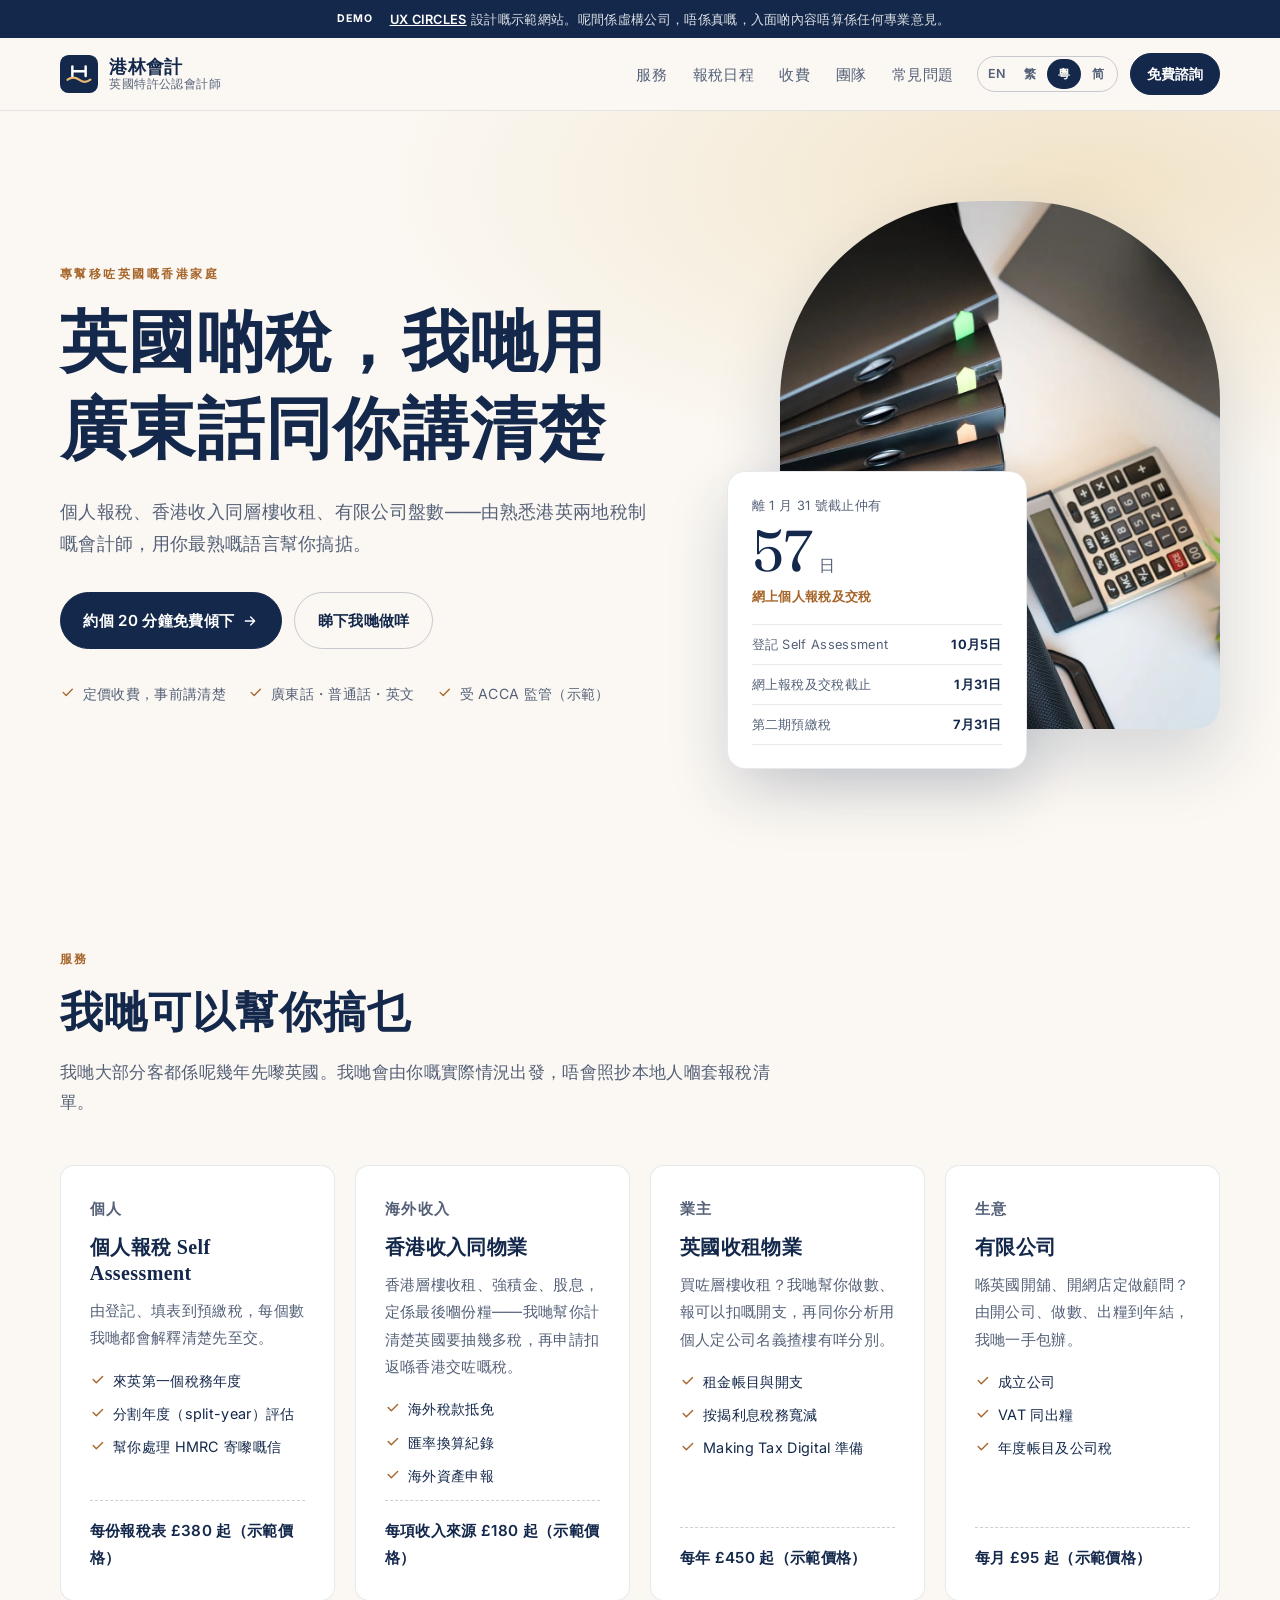
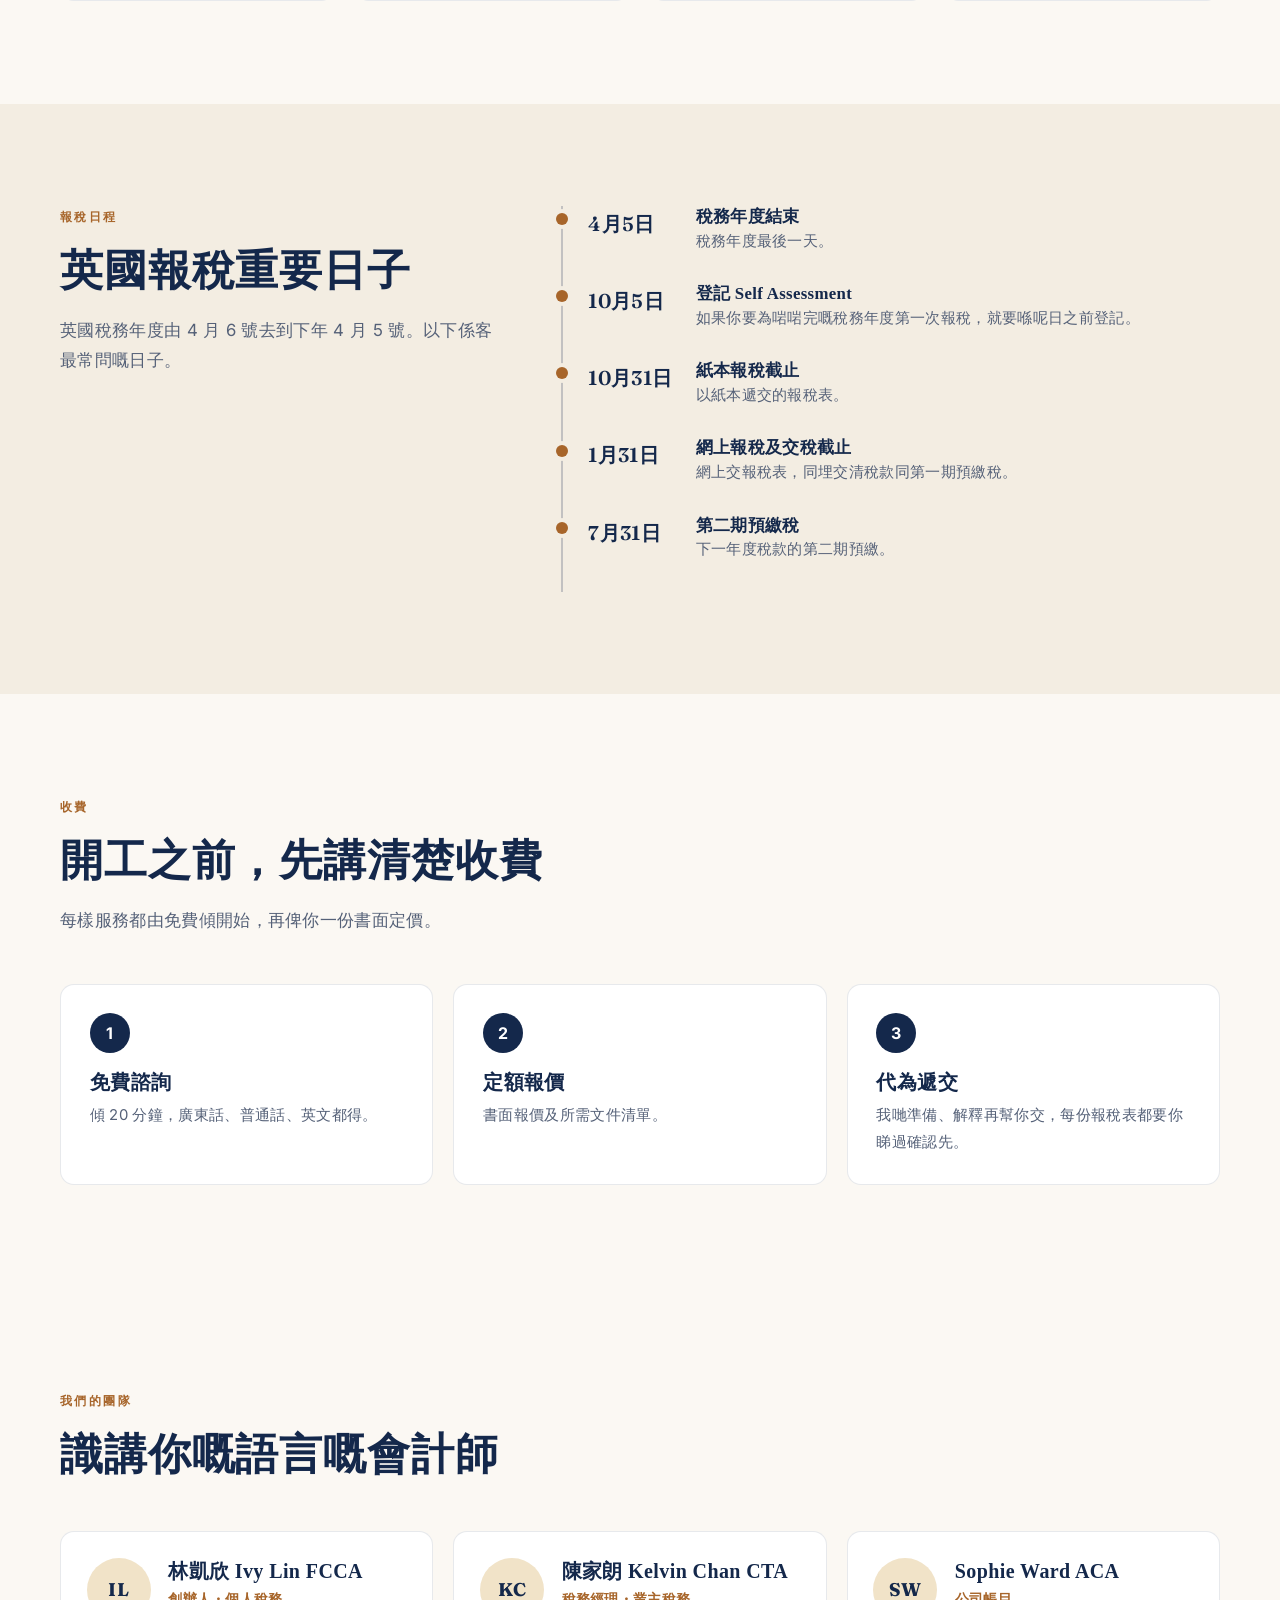
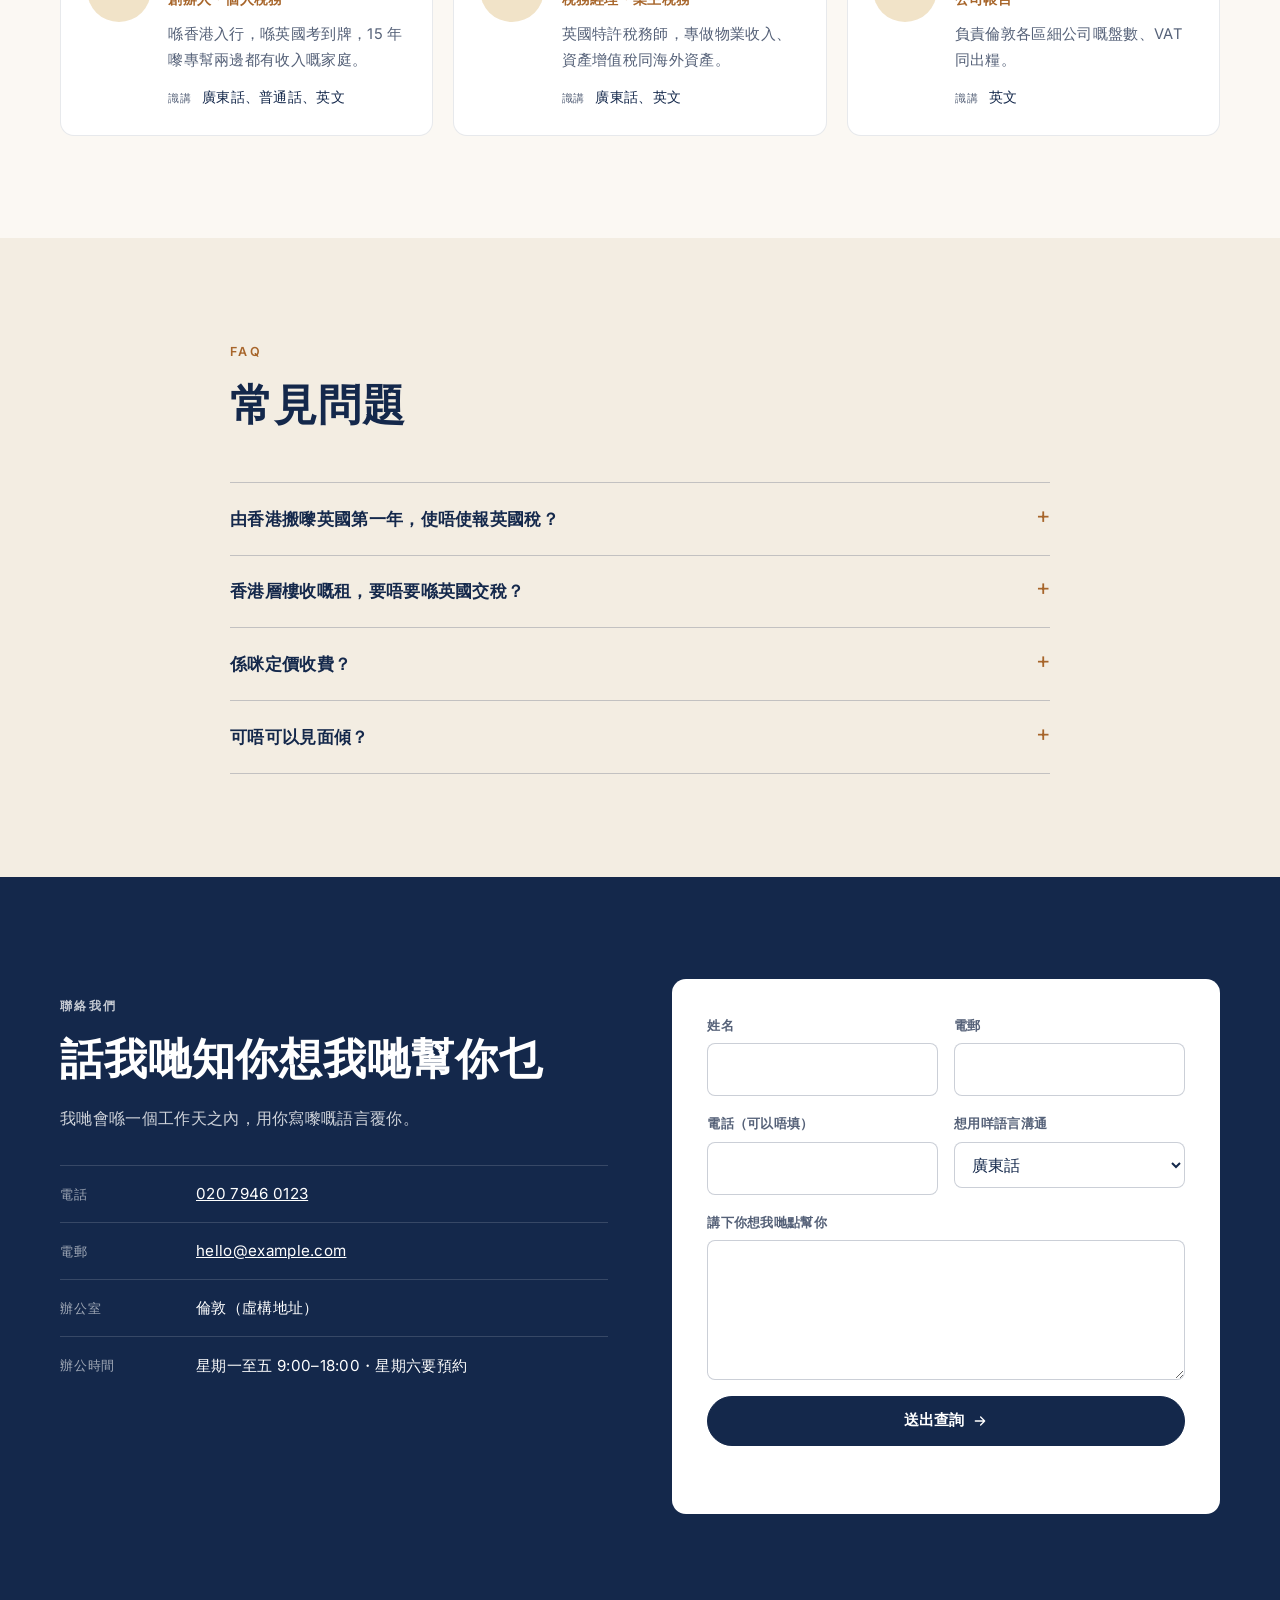
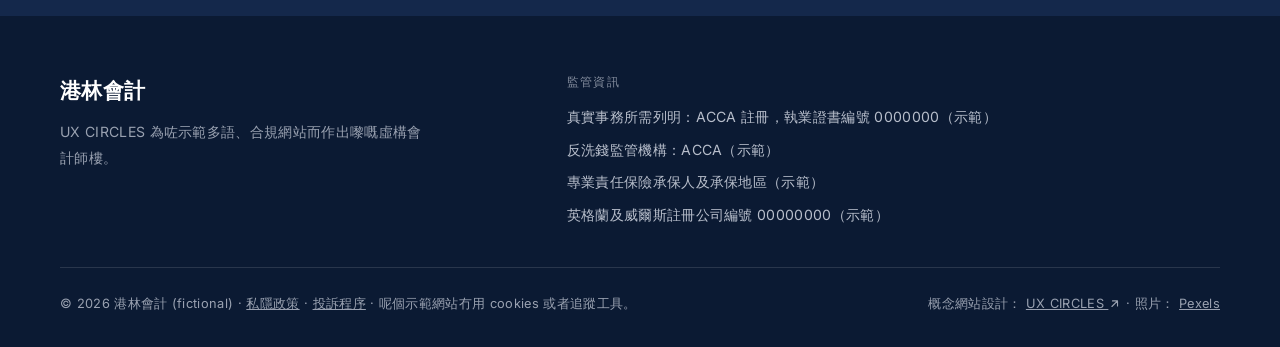
==== commit 4b141334: "Add scroll reveal and micro-interactions - Hero content rises in on load; sections, cards, steps and" ====
--- a/yue/index.html
+++ b/yue/index.html
@@ -17,6 +17,7 @@
 <meta property="og:type" content="website">
 <meta property="og:url" content="https://uxcircles.github.io/demo-accountant/yue/">
 <meta name="theme-color" content="#14284b">
+<script>document.documentElement.classList.add("js")</script>
 <link rel="icon" href="../favicon.svg" type="image/svg+xml">
 <link rel="preconnect" href="https://fonts.googleapis.com">
 <link rel="preconnect" href="https://fonts.gstatic.com" crossorigin>
--- a/styles.css
+++ b/styles.css
@@ -120,6 +120,39 @@
 .footer-bottom{display:flex;flex-wrap:wrap;justify-content:space-between;gap:1rem;padding-top:1.5rem;opacity:.7;font-size:.8rem}
 .footer-bottom a{color:inherit}
 
+/* ---------- Motion ---------- */
+@keyframes rise{from{opacity:0;transform:translateY(22px)}to{opacity:1;transform:none}}
+@keyframes fadeIn{from{opacity:0}to{opacity:1}}
+@keyframes floaty{0%,100%{transform:translateY(0)}50%{transform:translateY(-6px)}}
+.js .hero-copy>*,.js .hero-full-inner>*{animation:rise .9s cubic-bezier(.2,.7,.2,1) both}
+.js .hero-copy>*:nth-child(2){animation-delay:.08s}.js .hero-copy>*:nth-child(3){animation-delay:.16s}
+.js .hero-copy>*:nth-child(4){animation-delay:.24s}.js .hero-copy>*:nth-child(5){animation-delay:.32s}
+.js .hero-visual,.js .hero-photo{animation:rise 1.1s .2s cubic-bezier(.2,.7,.2,1) both}
+.js [data-reveal]{opacity:0;transform:translateY(26px);transition:opacity .8s cubic-bezier(.2,.7,.2,1),transform .8s cubic-bezier(.2,.7,.2,1);transition-delay:var(--d,0ms)}
+.js [data-reveal].in{opacity:1;transform:none}
+.site-header{transition:box-shadow .3s,background .3s}
+.site-header.scrolled{box-shadow:0 8px 30px rgba(0,0,0,.08)}
+.btn .ico{transition:transform .25s cubic-bezier(.2,.7,.2,1)}
+.btn:hover .ico{transform:translateX(4px)}
+.btn:active{transform:translateY(0) scale(.98)}
+.svc,.person,.home,.area,.steps li,.guide li,.aud-card{transition:transform .35s cubic-bezier(.2,.7,.2,1),box-shadow .35s,border-color .35s}
+.svc:hover,.person:hover,.home:hover,.area:hover,.steps li:hover{transform:translateY(-5px);box-shadow:0 22px 50px rgba(0,0,0,.08)}
+.main-nav a{position:relative}
+.main-nav a::after{content:"";position:absolute;left:0;right:0;bottom:-6px;height:2px;background:currentColor;transform:scaleX(0);transform-origin:left;transition:transform .3s}
+.main-nav a:hover::after{transform:scaleX(1)}
+.lang-switch a{transition:background .2s,color .2s}
+.lang-switch a:not([aria-current]):hover{background:var(--surface);color:var(--ink)}
+.qa summary::after{transition:transform .3s}
+.qa[open] summary::after{transform:rotate(180deg)}
+.qa[open] div{animation:rise .45s cubic-bezier(.2,.7,.2,1)}
+.qa summary:hover{color:var(--accent-text)}
+.enquiry input,.enquiry select,.enquiry textarea{transition:border-color .2s,box-shadow .2s}
+.enquiry input:focus,.enquiry select:focus,.enquiry textarea:focus{outline:none;border-color:var(--accent);box-shadow:0 0 0 4px color-mix(in srgb,var(--accent) 15%,transparent)}
+.form-status:not(:empty){animation:rise .4s both}
+@media (prefers-reduced-motion:reduce){
+  *,*::before,*::after{animation:none!important;transition:none!important;scroll-behavior:auto!important}
+  .js [data-reveal]{opacity:1;transform:none}
+}
 @media (max-width:1000px){.main-nav{display:none}.menu-btn{display:block}.header-tools{margin-left:auto}}
 @media (max-width:860px){.hero-inner,.contact-inner,.footer-top{grid-template-columns:1fr}}
 @media (max-width:560px){.header-tools .btn-sm{display:none}.brand-sub{display:none}.header-inner{gap:.75rem}.header-tools{gap:.5rem}.brand{min-width:0;flex-shrink:1}.brand-name{white-space:nowrap;overflow:hidden;text-overflow:ellipsis}.lang-switch a{min-width:1.75rem;height:1.8rem;font-size:.74rem}.menu-btn{width:40px;height:40px}.bars{top:19px}.enquiry{grid-template-columns:1fr}.contact-list li{grid-template-columns:1fr;gap:.2rem}.person{flex-direction:column}}
@@ -128,6 +161,10 @@
 .hero-visual{position:relative;padding:0 0 2.5rem 3rem}
 .hero-photo{margin:0;border-radius:200px 200px 24px 24px;overflow:hidden;aspect-ratio:5/6;max-width:440px;margin-left:auto;box-shadow:0 30px 70px rgba(20,40,75,.16)}
 .hero-photo img{width:100%;height:100%;object-fit:cover}
+@keyframes zoomIn{from{transform:scale(1.12)}to{transform:scale(1)}}
+.js .hero-photo img{animation:zoomIn 1.8s cubic-bezier(.2,.7,.2,1) both}
+.js .deadline-card{animation:rise .9s .6s cubic-bezier(.2,.7,.2,1) both}
+.timeline li::before{transition:transform .3s}.timeline li:hover::before{transform:scale(1.4)}
 .deadline-card{position:absolute;left:0;bottom:0;z-index:2;background:#fff;border:1px solid var(--line);border-radius:18px;padding:1.4rem 1.5rem;box-shadow:0 24px 60px rgba(20,40,75,.18);width:300px}
 .dc-label{font-size:.8rem;color:var(--muted)}
 .dc-num{font-family:var(--font-display);font-size:3.6rem;line-height:1;color:var(--ink);margin:.3rem 0;display:flex;align-items:baseline;gap:.4rem}
@@ -148,5 +185,5 @@
 .steps li{background:var(--card);border:1px solid var(--line);border-radius:var(--radius);padding:1.8rem}
 .steps .n{display:grid;place-items:center;width:40px;height:40px;border-radius:50%;background:var(--ink);color:#fff;font-weight:700;margin-bottom:1rem}
 .steps p{color:var(--muted);font-size:.93rem;margin-top:.4rem}
-@media (max-width:860px){.dates-inner,.steps{grid-template-columns:1fr}.hero-visual{padding:0 0 2rem}.hero-photo{margin:0 auto;max-width:360px}.deadline-card{left:50%;transform:translateX(-50%);bottom:-1rem}}
+@media (max-width:860px){.dates-inner,.steps{grid-template-columns:1fr}.hero-visual{padding:0 0 2rem}.hero-photo{margin:0 auto;max-width:360px}.deadline-card{left:0;right:0;margin:0 auto;bottom:-1rem}}
 @media (max-width:560px){.timeline li{grid-template-columns:1fr;gap:.2rem}.hero-photo{max-width:300px}.deadline-card{width:280px}}
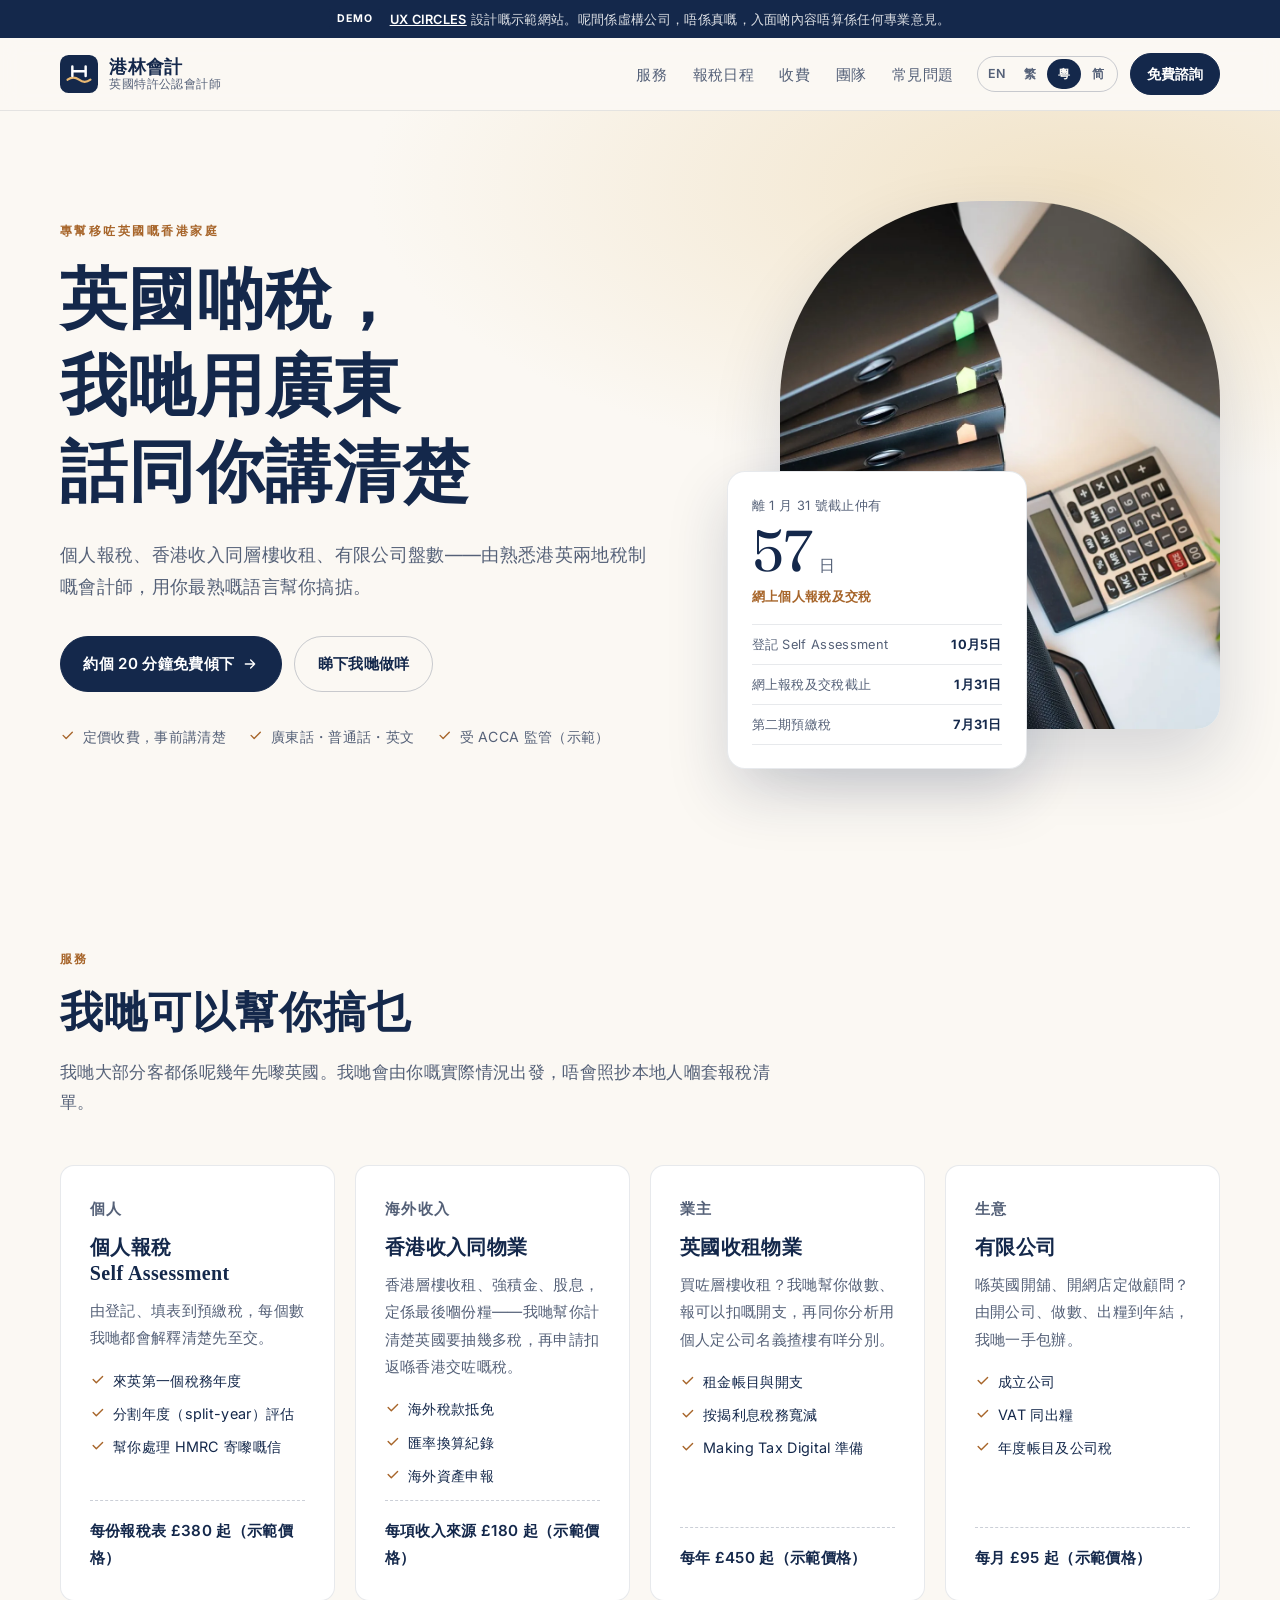
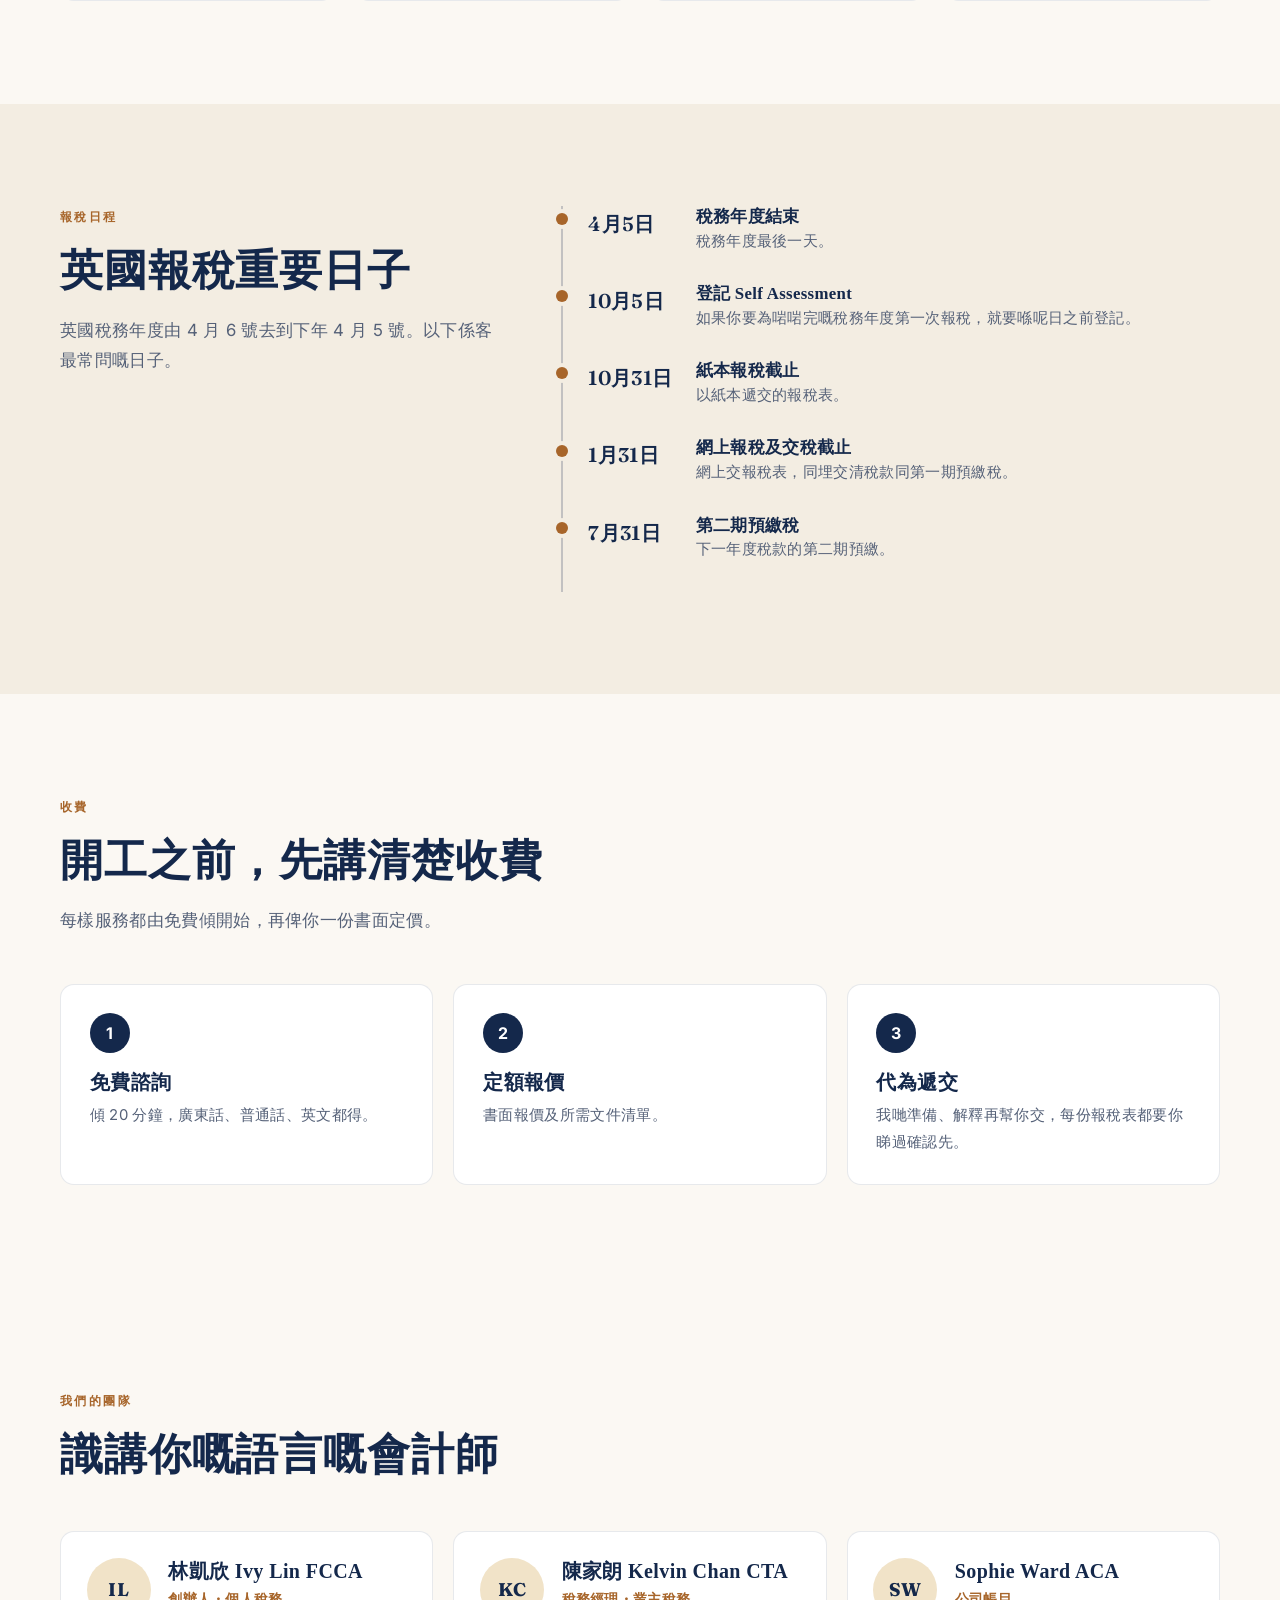
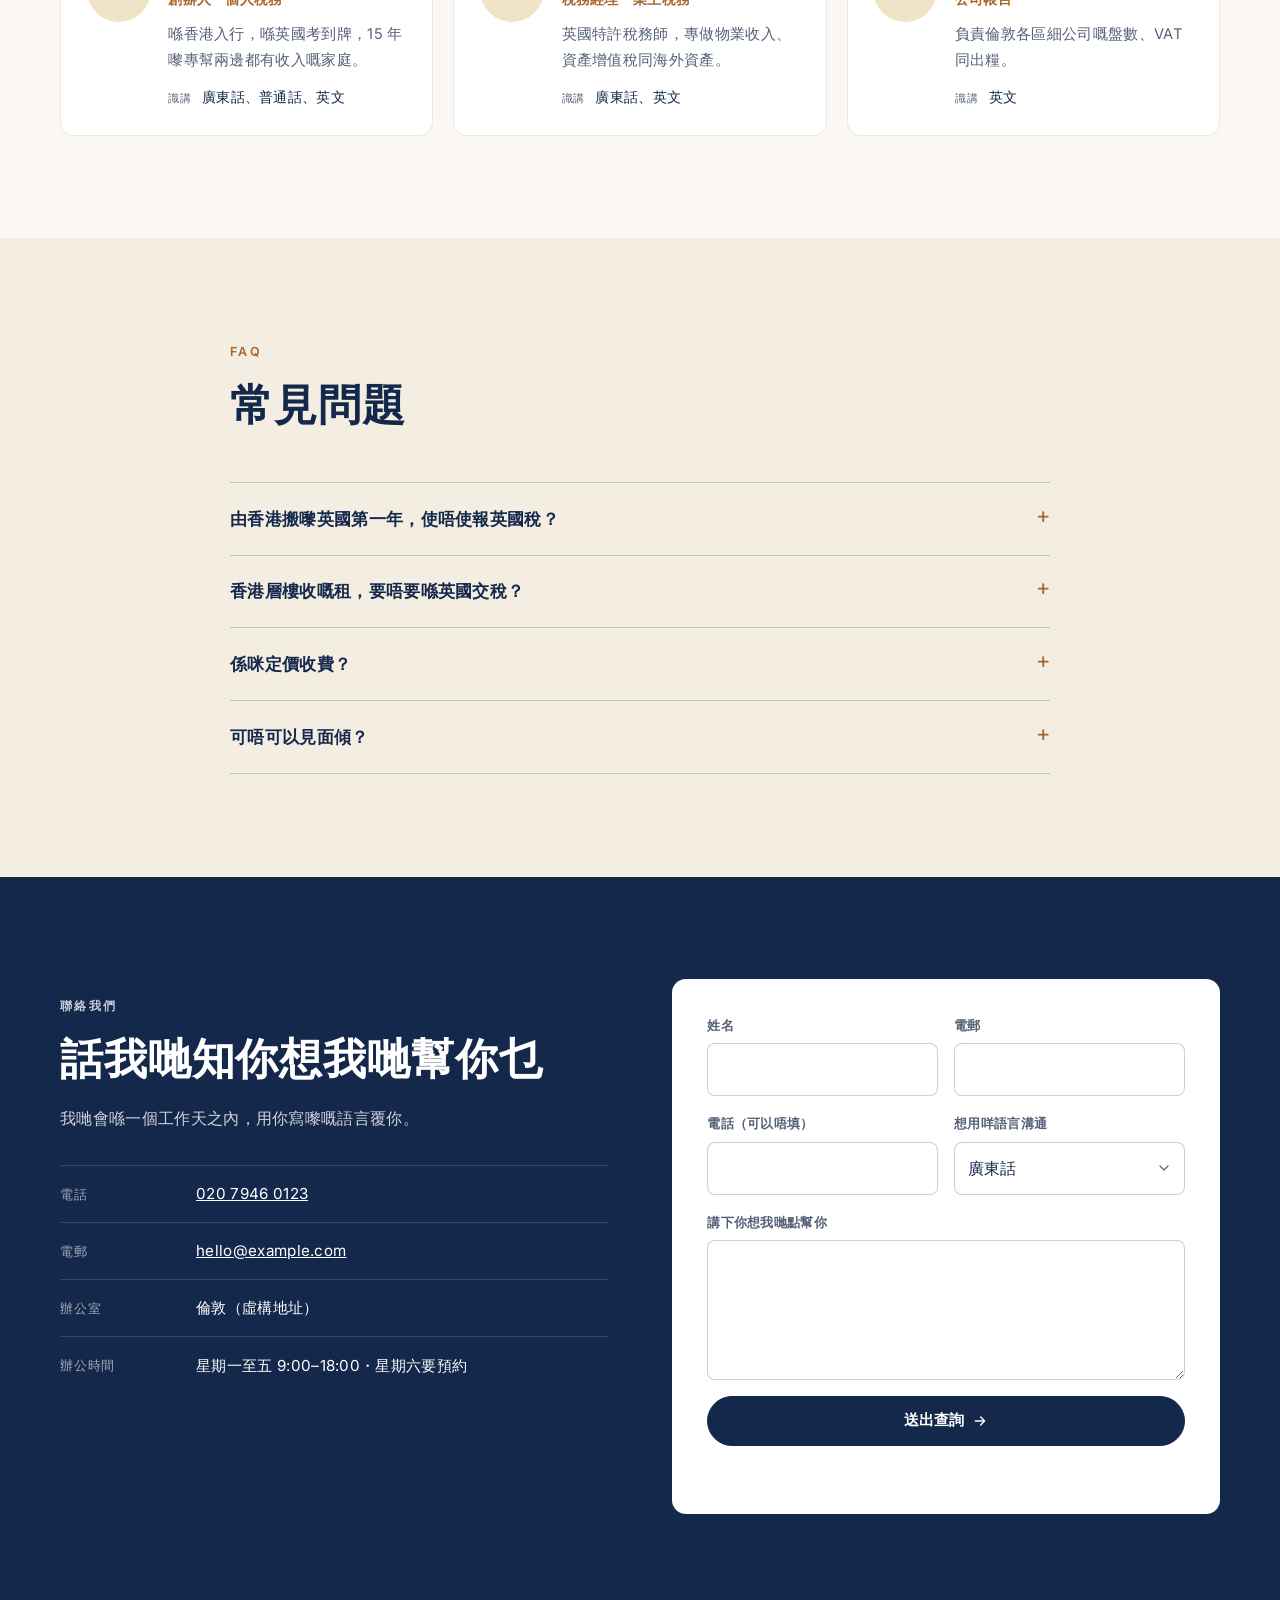
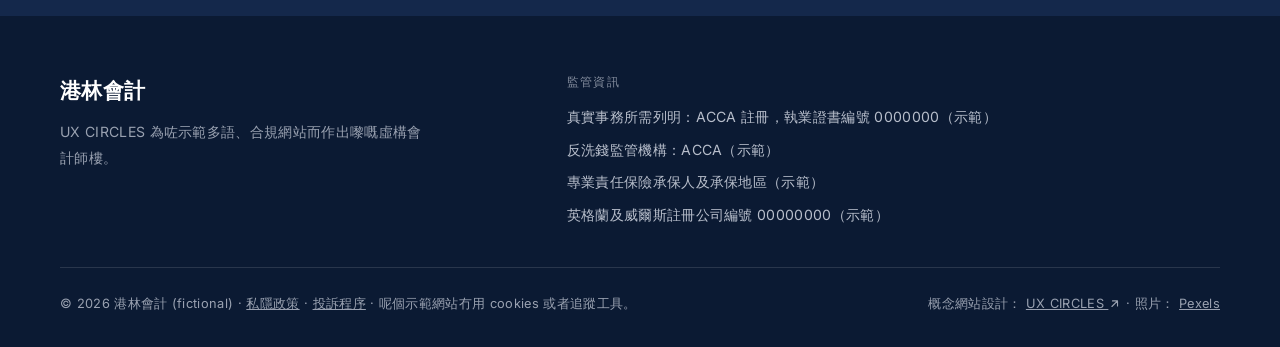
==== commit 9f8db6b9: "Keep Chinese heading phrases together when wrapping Chinese headings now break only after a comma or" ====
--- a/yue/index.html
+++ b/yue/index.html
@@ -169,7 +169,7 @@
     <div class="wrap hero-inner">
       <div class="hero-copy">
         <p class="eyebrow">專幫移咗英國嘅香港家庭</p>
-        <h1>英國啲稅，我哋用廣東話同你講清楚</h1>
+        <h1><span class="ph">英國啲稅，</span><span class="ph">我哋用廣東話同你講清楚</span></h1>
         <p class="lede">個人報稅、香港收入同層樓收租、有限公司盤數——由熟悉港英兩地稅制嘅會計師，用你最熟嘅語言幫你搞掂。</p>
         <div class="hero-actions">
           <a class="btn" href="#contact">約個 20 分鐘免費傾下 <svg class="ico" viewBox="0 0 24 24" fill="none" stroke="currentColor" stroke-width="2" stroke-linecap="round" stroke-linejoin="round" aria-hidden="true"><path d="M5 12h14M13 6l6 6-6 6"/></svg></a>
@@ -254,7 +254,7 @@
     <div class="wrap">
       <header class="sec-head">
         <p class="eyebrow">收費</p>
-        <h2>開工之前，先講清楚收費</h2>
+        <h2><span class="ph">開工之前，</span><span class="ph">先講清楚收費</span></h2>
         <p>每樣服務都由免費傾開始，再俾你一份書面定價。</p>
       </header>
       <ol class="steps">
--- a/styles.css
+++ b/styles.css
@@ -57,6 +57,8 @@
 .lang-zh-hant .eyebrow,.lang-zh-hans .eyebrow,.lang-yue .eyebrow{letter-spacing:.2em}
 h1,h2,h3{font-family:var(--font-display);font-weight:var(--display-weight);line-height:1.12;color:var(--ink);letter-spacing:var(--display-tracking)}
 .lang-zh-hant h1,.lang-zh-hans h1,.lang-yue h1,.lang-zh-hant h2,.lang-zh-hans h2,.lang-yue h2,.lang-zh-hant h3,.lang-zh-hans h3,.lang-yue h3{font-family:var(--font-display-zh);letter-spacing:.02em;line-height:1.3}
+h1,h2,h3{text-wrap:balance}
+h1 .ph,h2 .ph,h3 .ph{display:inline-block}
 h1{font-size:clamp(2.3rem,5.2vw,4.2rem)}
 h2{font-size:clamp(1.8rem,3.4vw,2.7rem)}
 h3{font-size:1.25rem}
@@ -107,7 +109,9 @@
 .contact-list span{opacity:.6;font-size:.8rem;letter-spacing:.06em;text-transform:uppercase;padding-top:.15rem}
 .enquiry{background:var(--card);color:var(--ink);border-radius:var(--radius);padding:clamp(1.4rem,3vw,2.2rem);display:grid;grid-template-columns:1fr 1fr;gap:1rem}
 .enquiry label{display:flex;flex-direction:column;gap:.35rem;font-size:.82rem;font-weight:600;color:var(--muted)}
-.enquiry input,.enquiry select,.enquiry textarea{font:inherit;font-size:1rem;font-weight:400;color:var(--ink);border:1px solid var(--line-strong);border-radius:8px;padding:.7rem .8rem;background:#fff;width:100%}
+.enquiry input,.enquiry select,.enquiry textarea{font:inherit;font-size:1rem;font-weight:400;color:var(--ink);border:1px solid var(--line-strong);border-radius:8px;padding:.7rem .8rem;background-color:#fff;width:100%}
+select{-webkit-appearance:none;appearance:none;background-image:url("data:image/svg+xml,%3Csvg xmlns='http://www.w3.org/2000/svg' viewBox='0 0 24 24' fill='none' stroke='%236b6b6b' stroke-width='2' stroke-linecap='round' stroke-linejoin='round'%3E%3Cpath d='M6 9l6 6 6-6'/%3E%3C/svg%3E");background-repeat:no-repeat;background-position:right .75rem center;background-size:16px 16px;padding-right:2.4rem!important;cursor:pointer}
+select::-ms-expand{display:none}
 .enquiry .full{grid-column:1/-1}
 .form-status{font-size:.88rem;color:var(--accent-text);font-weight:600;min-height:1.2em}
 
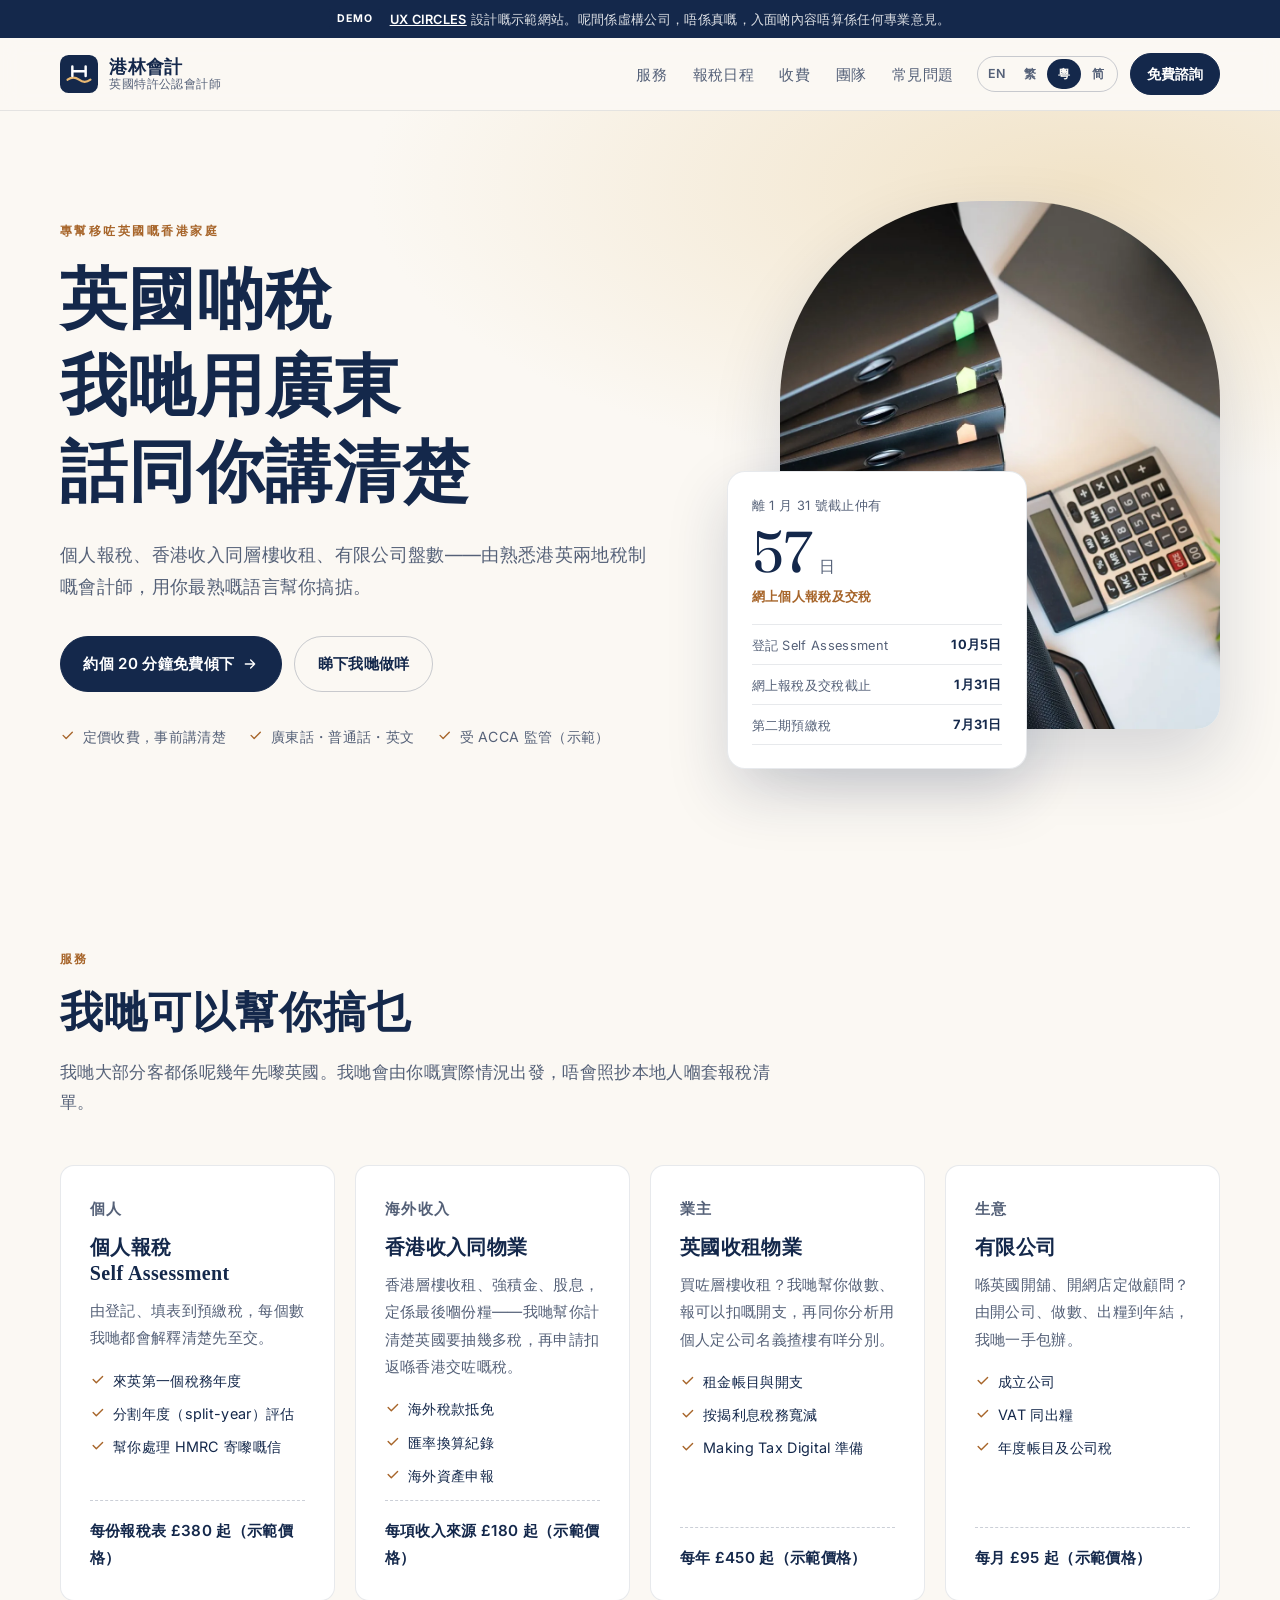
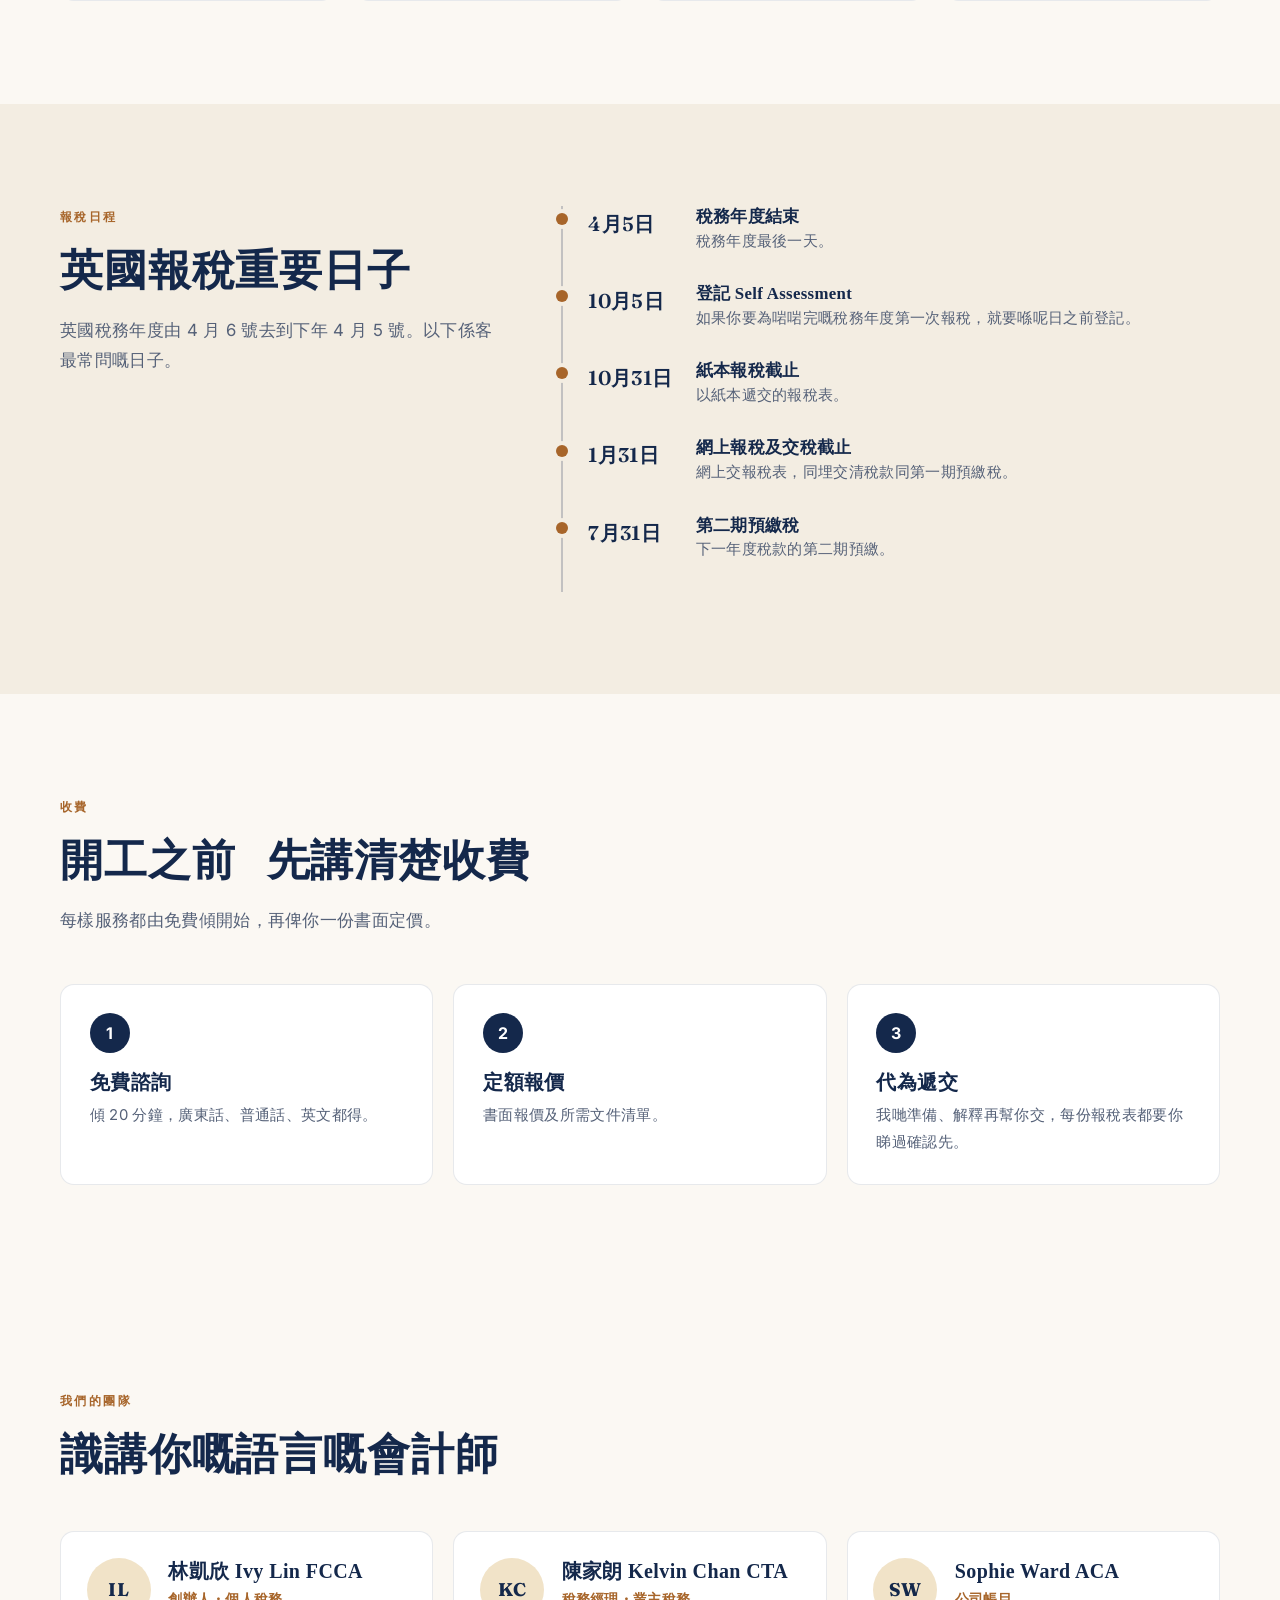
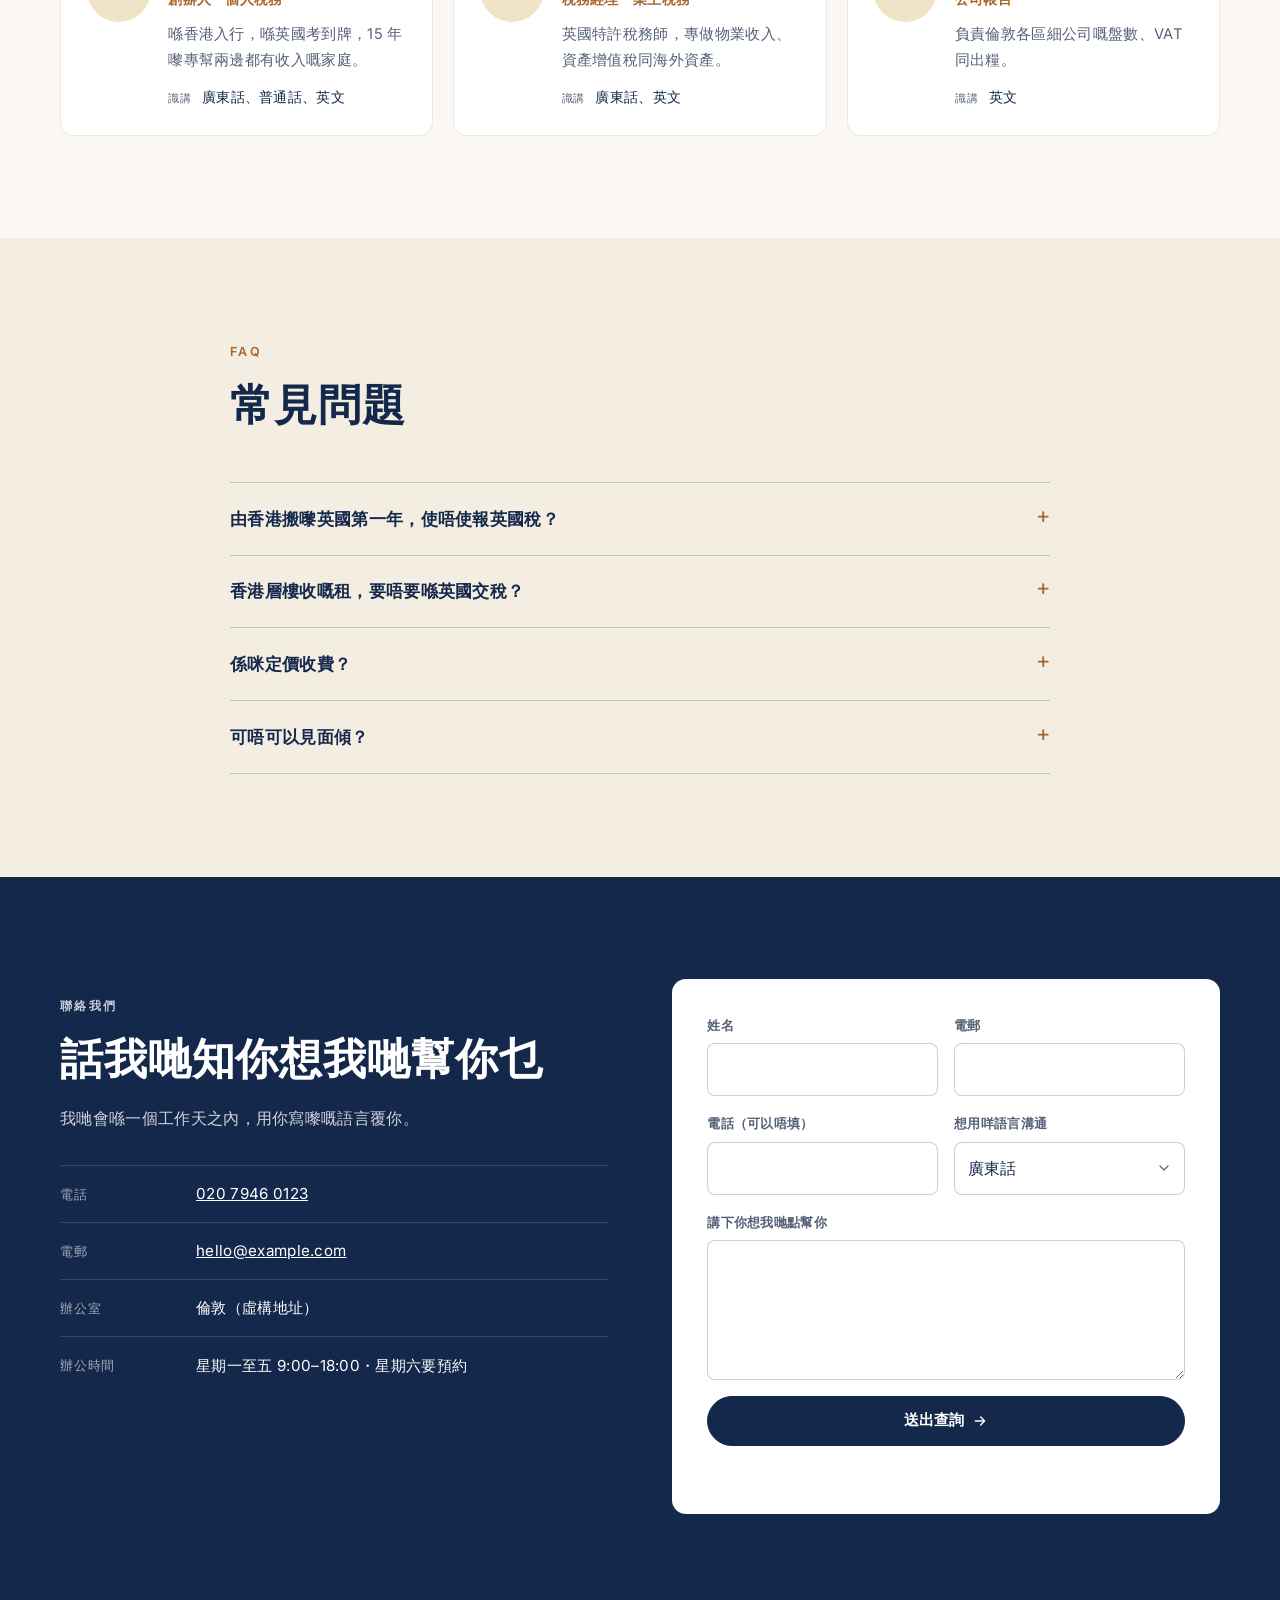
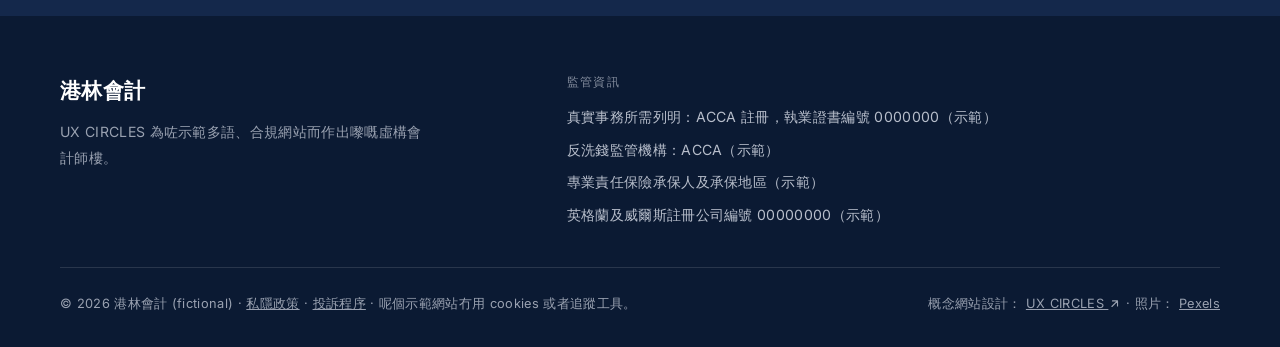
==== commit 8ce8f502: "Drop commas from Chinese headings In headline style the comma becomes a small gap, or simply the lin" ====
--- a/yue/index.html
+++ b/yue/index.html
@@ -169,7 +169,7 @@
     <div class="wrap hero-inner">
       <div class="hero-copy">
         <p class="eyebrow">專幫移咗英國嘅香港家庭</p>
-        <h1><span class="ph">英國啲稅，</span><span class="ph">我哋用廣東話同你講清楚</span></h1>
+        <h1><span class="ph">英國啲稅</span> <span class="ph">我哋用廣東話同你講清楚</span></h1>
         <p class="lede">個人報稅、香港收入同層樓收租、有限公司盤數——由熟悉港英兩地稅制嘅會計師，用你最熟嘅語言幫你搞掂。</p>
         <div class="hero-actions">
           <a class="btn" href="#contact">約個 20 分鐘免費傾下 <svg class="ico" viewBox="0 0 24 24" fill="none" stroke="currentColor" stroke-width="2" stroke-linecap="round" stroke-linejoin="round" aria-hidden="true"><path d="M5 12h14M13 6l6 6-6 6"/></svg></a>
@@ -254,7 +254,7 @@
     <div class="wrap">
       <header class="sec-head">
         <p class="eyebrow">收費</p>
-        <h2><span class="ph">開工之前，</span><span class="ph">先講清楚收費</span></h2>
+        <h2><span class="ph">開工之前</span> <span class="ph">先講清楚收費</span></h2>
         <p>每樣服務都由免費傾開始，再俾你一份書面定價。</p>
       </header>
       <ol class="steps">
--- a/styles.css
+++ b/styles.css
@@ -58,7 +58,8 @@
 h1,h2,h3{font-family:var(--font-display);font-weight:var(--display-weight);line-height:1.12;color:var(--ink);letter-spacing:var(--display-tracking)}
 .lang-zh-hant h1,.lang-zh-hans h1,.lang-yue h1,.lang-zh-hant h2,.lang-zh-hans h2,.lang-yue h2,.lang-zh-hant h3,.lang-zh-hans h3,.lang-yue h3{font-family:var(--font-display-zh);letter-spacing:.02em;line-height:1.3}
 h1,h2,h3{text-wrap:balance}
-h1 .ph,h2 .ph,h3 .ph{display:inline-block}
+h1 .ph,h2 .ph,h3 .ph{display:inline-block;word-spacing:normal}
+h1:has(.ph),h2:has(.ph),h3:has(.ph){word-spacing:.45em}
 h1{font-size:clamp(2.3rem,5.2vw,4.2rem)}
 h2{font-size:clamp(1.8rem,3.4vw,2.7rem)}
 h3{font-size:1.25rem}
